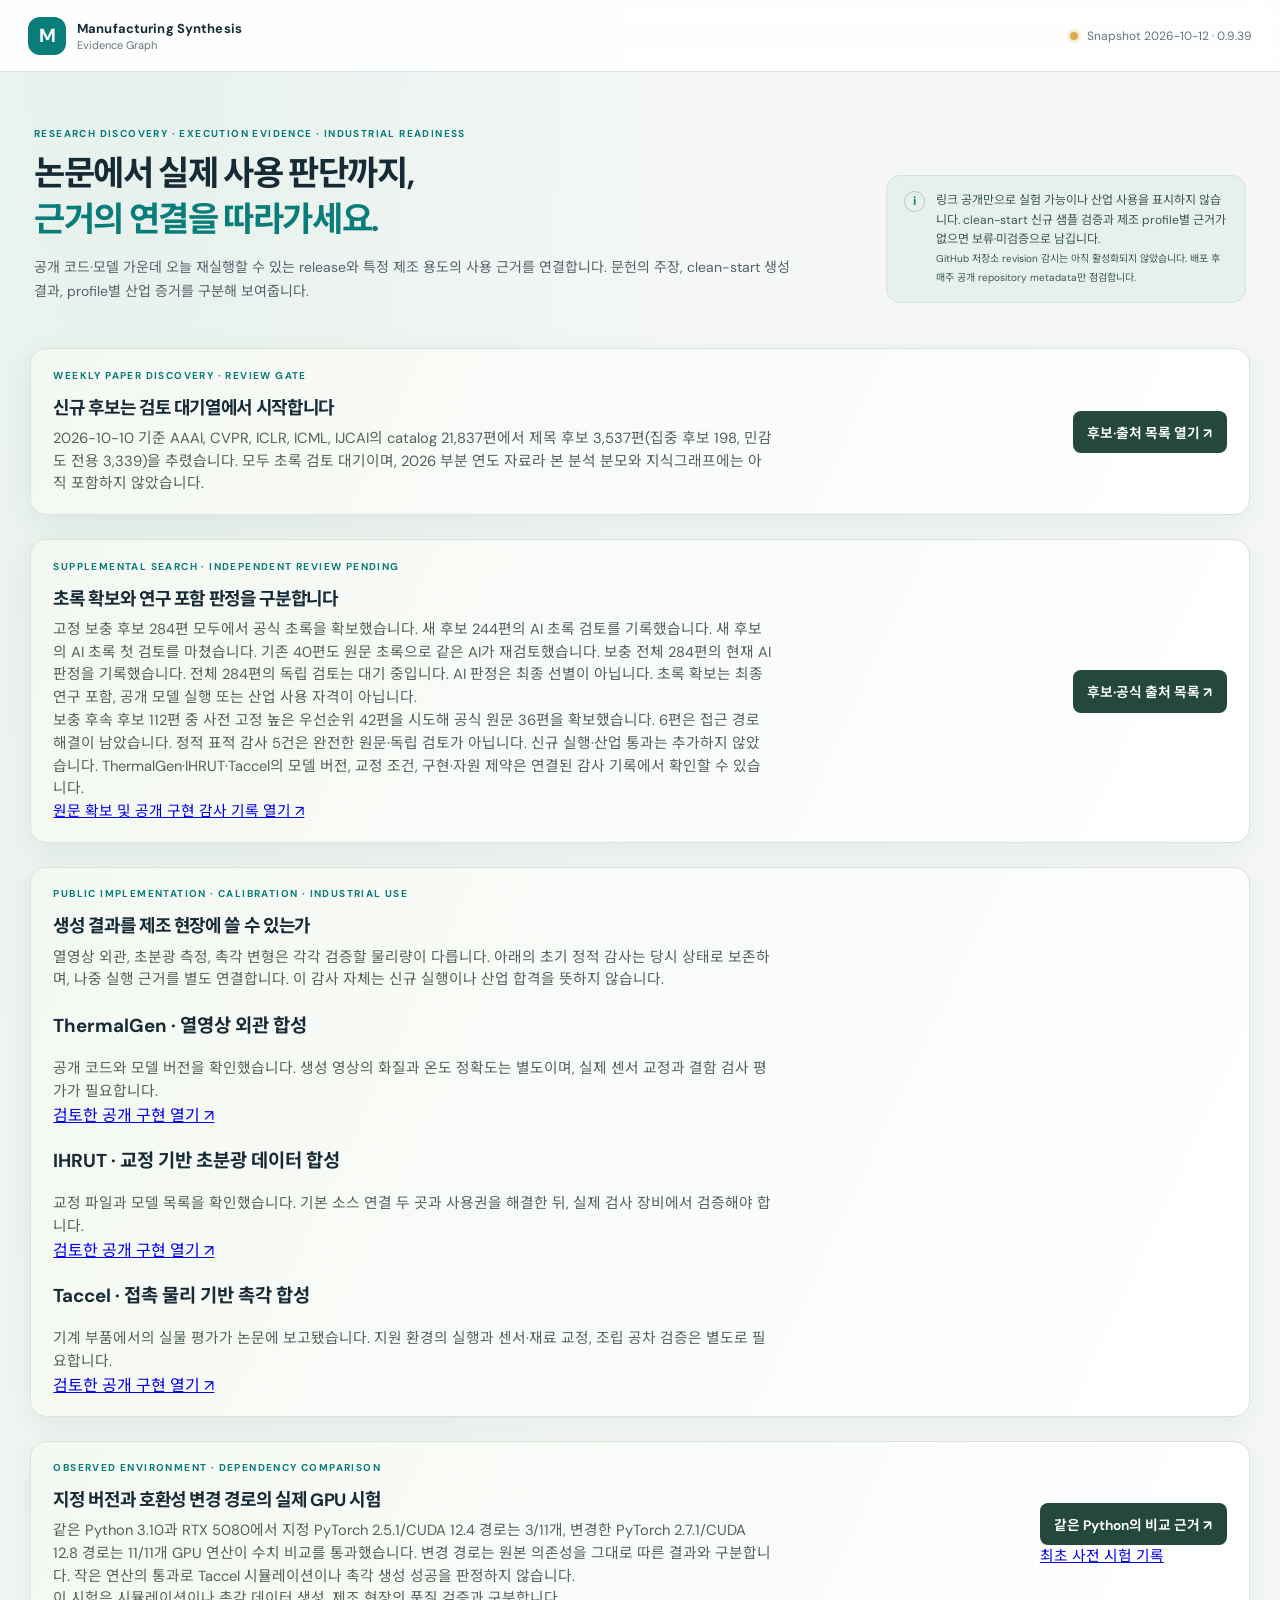
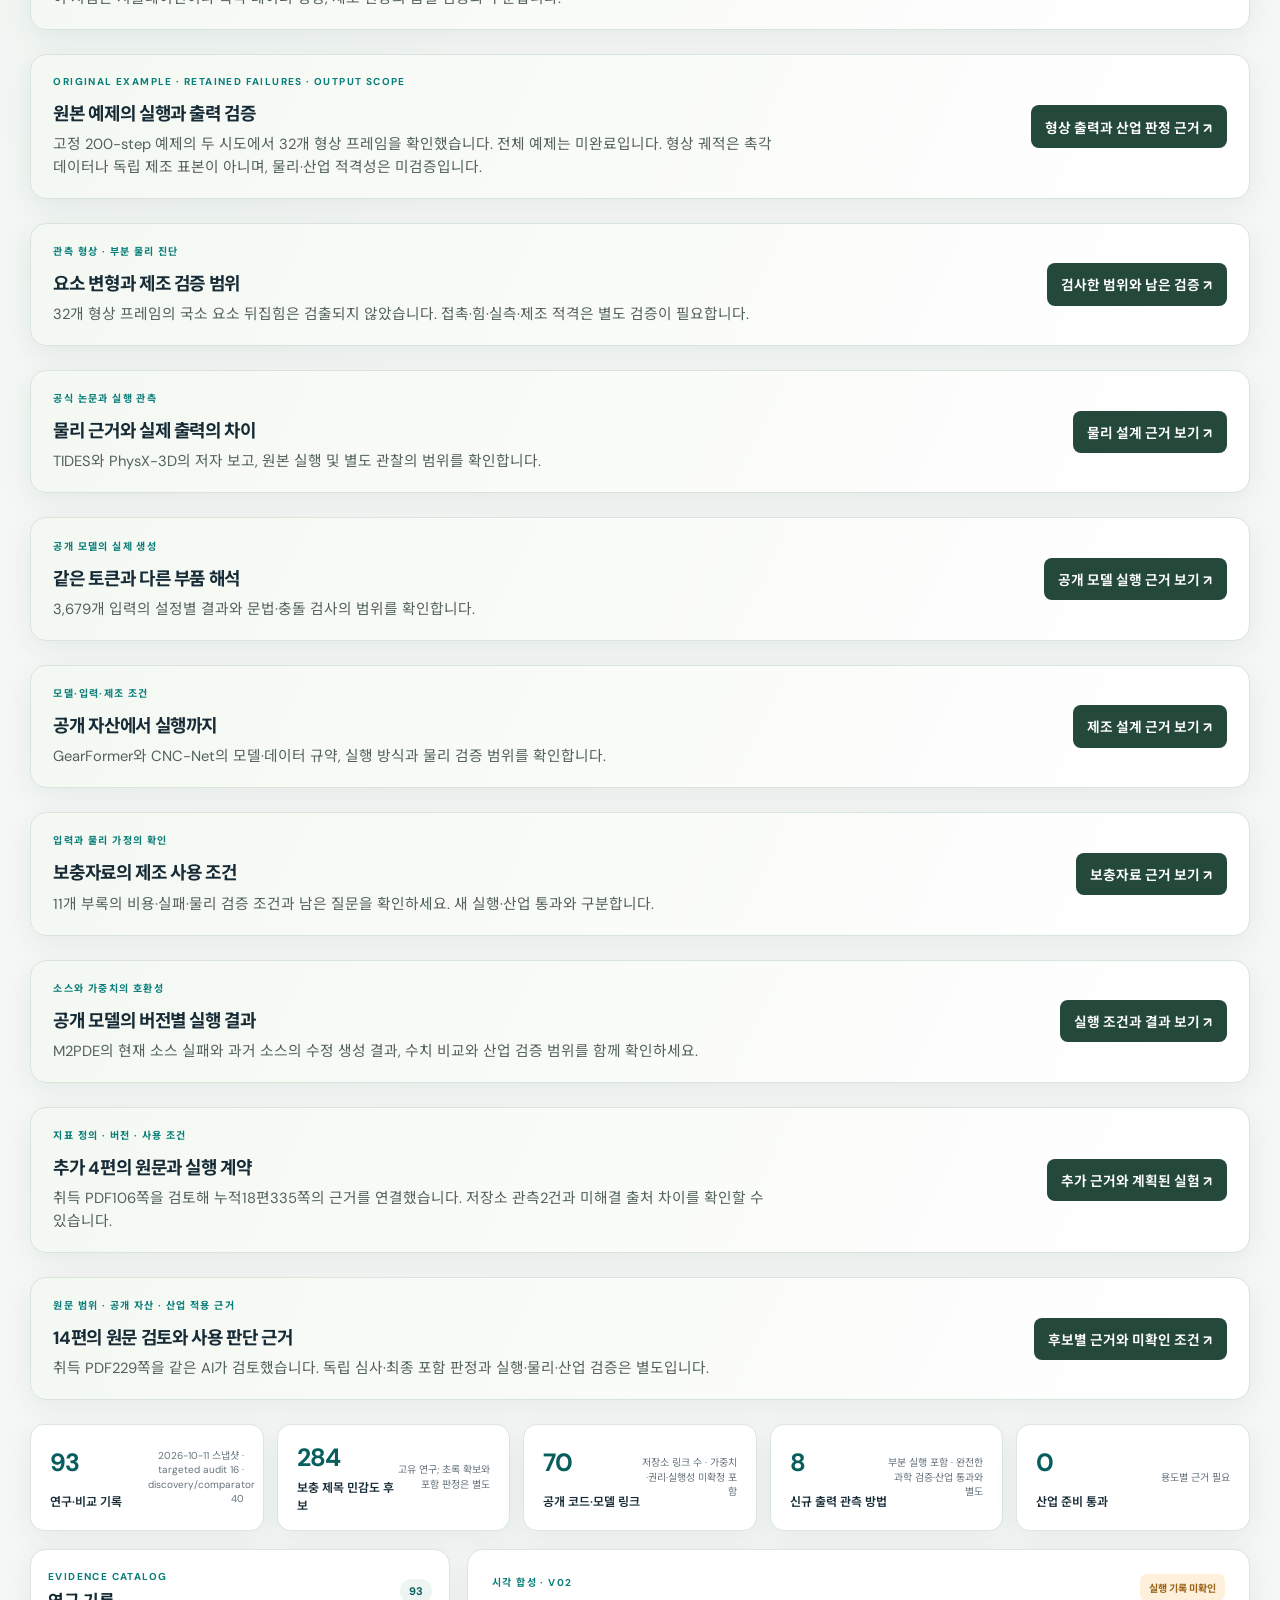
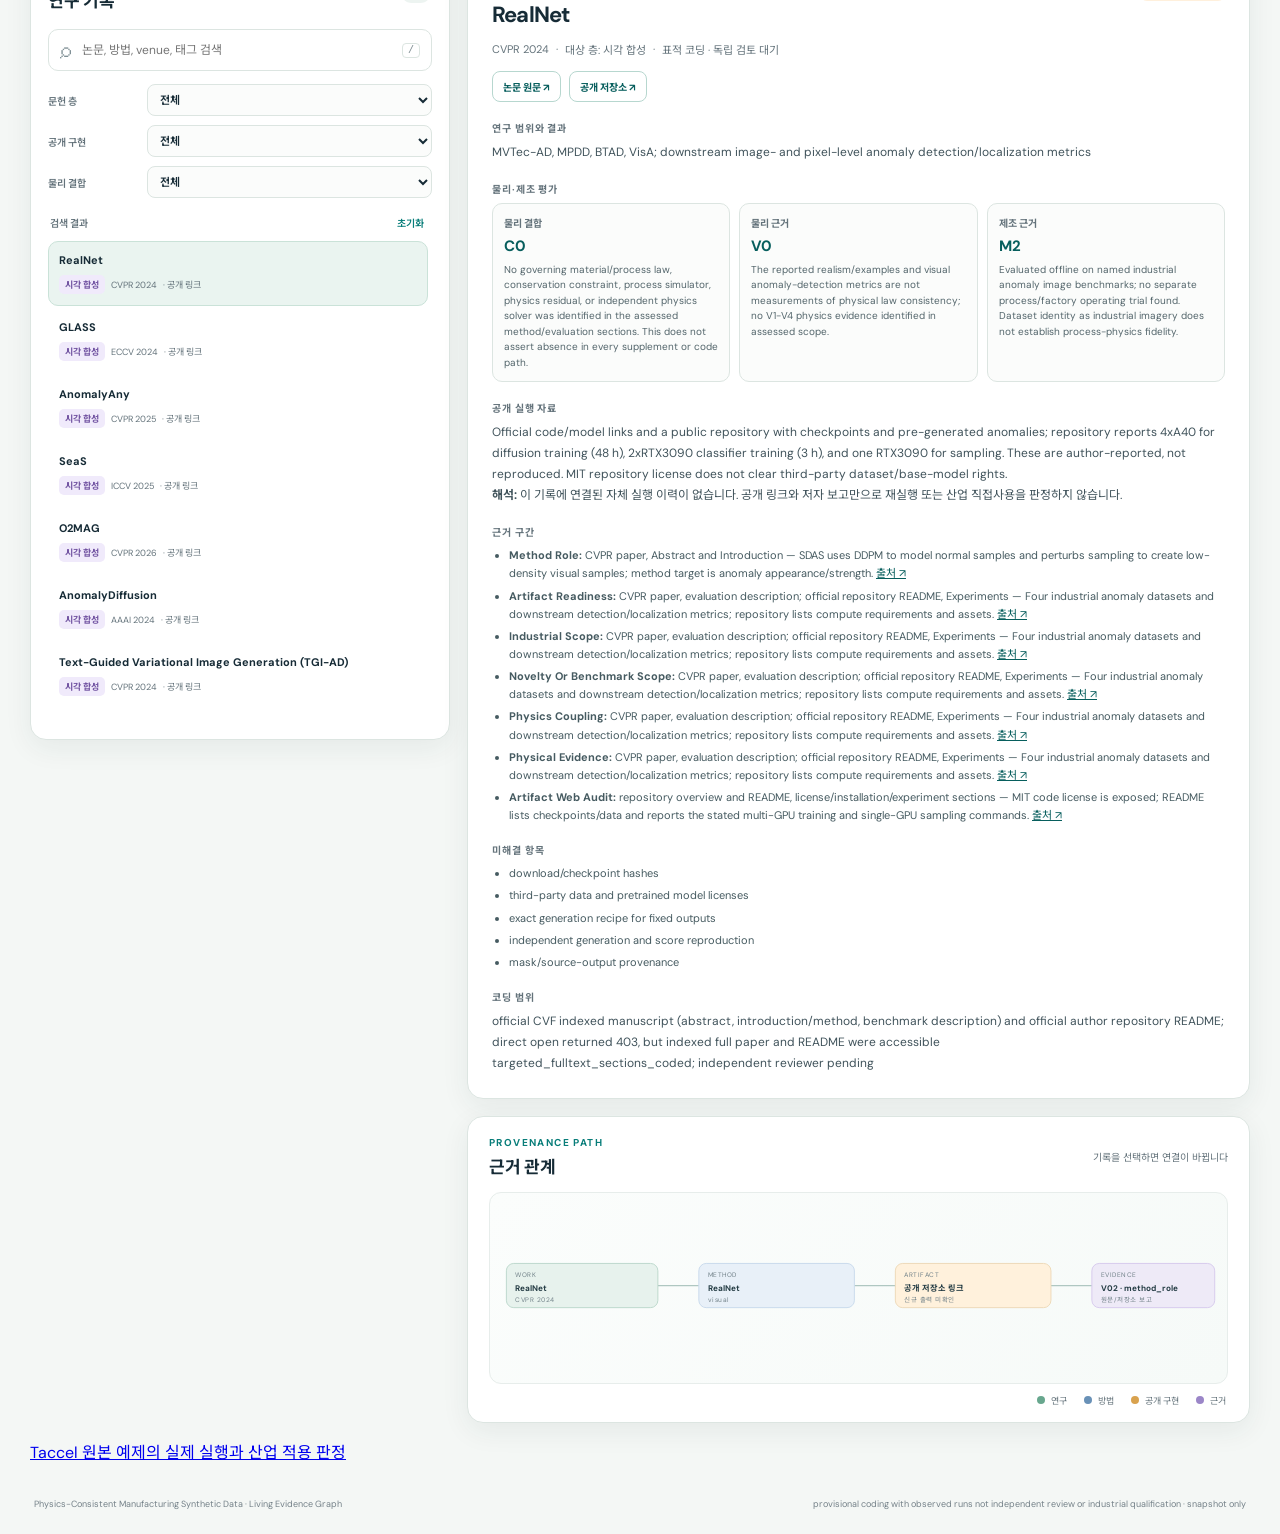
==== service/index.html @ dedcd26f "Publish preliminary manufacturing release-to-use evidence service" ====
<!doctype html>
<html lang="ko">
<head>
  <meta charset="utf-8">
  <meta name="viewport" content="width=device-width, initial-scale=1">
  <meta name="description" content="공개 제조 합성데이터 생성 연구의 근거, 실행성, 물리 검증과 산업 적용 상태를 추적하는 living knowledge graph.">
  <title>Manufacturing Synthesis Evidence Graph</title>
  <link rel="stylesheet" href="styles.css">
</head>
<body>
  <header class="topbar">
    <a class="brand" href="#top" aria-label="홈">
      <span class="brand-mark">M</span>
      <span><strong>Manufacturing Synthesis</strong><small>Evidence Graph</small></span>
    </a>
    <div class="top-meta"><span class="live-dot"></span><span id="snapshot-label">Loading current snapshot…</span></div>
  </header>
  <main id="top">
    <section class="hero">
      <div class="hero-copy">
        <p class="eyebrow">RESEARCH DISCOVERY · EXECUTION EVIDENCE · INDUSTRIAL READINESS</p>
        <h1>논문에서 실제 사용 판단까지,<br><em>근거의 연결을 따라가세요.</em></h1>
        <p class="lede">공개 코드·모델 가운데 오늘 재실행할 수 있는 release와 특정 제조 용도의 사용 근거를 연결합니다. 문헌의 주장, clean-start 생성 결과, profile별 산업 증거를 구분해 보여줍니다.</p>
      </div>
      <div class="hero-note"><span class="note-icon">i</span><span>링크 공개만으로 실험 가능이나 산업 사용을 표시하지 않습니다. clean-start 신규 샘플 검증과 제조 profile별 근거가 없으면 보류·미검증으로 남깁니다.<br><small id="revision-watch-status">GitHub repository revision watch: not started.</small></span></div>
    </section>

    <section class="candidate-feed panel" aria-label="신규 후보 논문 검토 대기열">
      <div><p class="eyebrow">WEEKLY PAPER DISCOVERY · REVIEW GATE</p><h2>신규 후보는 검토 대기열에서 시작합니다</h2>
        <p id="discovery-status">2026 부분 연도 공식 proceedings 후보를 불러오는 중입니다…</p>
      </div>
      <a id="discovery-download" class="button-link" href="data/discovery_queue_2026_partial.json">후보·출처 목록 열기 ↗</a>
    </section>

    <section class="candidate-feed panel" aria-label="보충 검색 후보의 초록 확보와 검토 상태">
      <div><p class="eyebrow">SUPPLEMENTAL SEARCH · INDEPENDENT REVIEW PENDING</p><h2>초록 확보와 연구 포함 판정을 구분합니다</h2>
        <p id="sensitivity-recovery-status">보충 검색 후보의 공식 초록 확보 상태를 불러오는 중입니다…</p>
<p id="sensitivity-fulltext-status">보충 원문 확보 기록을 불러오는 중입니다.</p>
<p><a href="data/supplemental_fulltext_evidence.json">원문 확보 및 공개 구현 감사 기록 열기 ↗</a></p>
      </div>
      <a class="button-link" href="data/supplemental_abstract_evidence.json">후보·공식 출처 목록 ↗</a>
    </section>

    <section class="candidate-feed panel" aria-label="센서 데이터 생성의 제조 적용 조건">
      <div><p class="eyebrow">PUBLIC IMPLEMENTATION · CALIBRATION · INDUSTRIAL USE</p><h2>생성 결과를 제조 현장에 쓸 수 있는가</h2>
        <p>열영상 외관, 초분광 측정, 촉각 변형은 각각 검증할 물리량이 다릅니다. 아래의 초기 정적 감사는 당시 상태로 보존하며, 나중 실행 근거를 별도 연결합니다. 이 감사 자체는 신규 실행이나 산업 합격을 뜻하지 않습니다.</p>
        <div id="sensor-audit-list">후보별 적용 조건을 불러오는 중입니다.</div>
      </div>
    </section>

    <section class="candidate-feed panel" aria-label="Taccel 실행 환경의 실제 시험 결과">
      <div><p class="eyebrow">OBSERVED ENVIRONMENT · DEPENDENCY COMPARISON</p><h2>지정 버전과 호환성 변경 경로의 실제 GPU 시험</h2>
        <p id="taccel-runtime-status">Taccel의 실행 환경 사전 시험 결과를 불러오는 중입니다.</p>
        <p>이 시험은 시뮬레이션이나 촉각 데이터 생성, 제조 현장의 품질 검증과 구분합니다.</p>
      </div>
      <div><a class="button-link" href="data/taccel_dependency_pair.json">같은 Python의 비교 근거 ↗</a>
        <p><a href="data/taccel_runtime_evidence.json">최초 사전 시험 기록</a></p></div>
    </section>

    <section class="candidate-feed panel" aria-label="원본 Taccel 예제의 후속 실행">
      <div><p class="eyebrow">ORIGINAL EXAMPLE · RETAINED FAILURES · OUTPUT SCOPE</p><h2>원본 예제의 실행과 출력 검증</h2><p id="peg-summary">실제 예제의 후속 관측을 불러오는 중입니다.</p></div>
      <a class="button-link" href="taccel_peg.html">형상 출력과 산업 판정 근거 ↗</a>
    </section>
    <section class="candidate-feed panel" aria-label="저장 형상의 요소 변형 검사">
      <div><p class="eyebrow">관측 형상 · 부분 물리 진단</p><h2>요소 변형과 제조 검증 범위</h2><p>32개 형상 프레임의 국소 요소 뒤집힘은 검출되지 않았습니다. 접촉·힘·실측·제조 적격은 별도 검증이 필요합니다.</p></div>
      <a class="button-link" href="taccel_saved_geometry.html">검사한 범위와 남은 검증 ↗</a>
    </section>
    <section class="candidate-feed panel" aria-label="물리 설계와 모델 실행"><div><p class="eyebrow">공식 논문과 실행 관측</p><h2>물리 근거와 실제 출력의 차이</h2><p>TIDES와 PhysX-3D의 저자 보고, 원본 실행 및 별도 관찰의 범위를 확인합니다.</p></div><a class="button-link" href="physical_design_evidence.html">물리 설계 근거 보기 ↗</a></section>
    <section class="candidate-feed panel" aria-label="GearFormer 실행 결과"><div><p class="eyebrow">공개 모델의 실제 생성</p><h2>같은 토큰과 다른 부품 해석</h2><p>3,679개 입력의 설정별 결과와 문법·충돌 검사의 범위를 확인합니다.</p></div><a class="button-link" href="gearformer_execution.html">공개 모델 실행 근거 보기 ↗</a></section>
<section class="candidate-feed panel" aria-label="제조 설계 실행 조건"><div><p class="eyebrow">모델·입력·제조 조건</p><h2>공개 자산에서 실행까지</h2><p>GearFormer와 CNC-Net의 모델·데이터 규약, 실행 방식과 물리 검증 범위를 확인합니다.</p></div><a class="button-link" href="manufacturing_design_readings.html">제조 설계 근거 보기 ↗</a></section>
<section class="candidate-feed panel" aria-label="보충자료 근거"><div><p class="eyebrow">입력과 물리 가정의 확인</p><h2>보충자료의 제조 사용 조건</h2><p>11개 부록의 비용·실패·물리 검증 조건과 남은 질문을 확인하세요. 새 실행·산업 통과와 구분합니다.</p></div><a class="button-link" href="supplement_readings.html">보충자료 근거 보기 ↗</a></section>
<section class="candidate-feed panel" aria-label="버전별 실제 실행"><div><p class="eyebrow">소스와 가중치의 호환성</p><h2>공개 모델의 버전별 실행 결과</h2><p>M2PDE의 현재 소스 실패와 과거 소스의 수정 생성 결과, 수치 비교와 산업 검증 범위를 함께 확인하세요.</p></div><a class="button-link" href="m2pde_execution.html">실행 조건과 결과 보기 ↗</a></section>
    <section class="candidate-feed panel" aria-label="경계 비교 논문 추가 검토"><div><p class="eyebrow">지표 정의 · 버전 · 사용 조건</p><h2>추가 4편의 원문과 실행 계약</h2><p>취득 PDF106쪽을 검토해 누적18편335쪽의 근거를 연결했습니다. 저장소 관측2건과 미해결 출처 차이를 확인할 수 있습니다.</p></div><a class="button-link" href="boundary_readings.html">추가 근거와 계획된 실험 ↗</a></section>
    <section class="candidate-feed panel" aria-label="고정 우선 후보 원문 검토"><div><p class="eyebrow">원문 범위 · 공개 자산 · 산업 적용 근거</p><h2>14편의 원문 검토와 사용 판단 근거</h2><p>취득 PDF229쪽을 같은 AI가 검토했습니다. 독립 심사·최종 포함 판정과 실행·물리·산업 검증은 별도입니다.</p></div><a class="button-link" href="main_candidate_readings.html">후보별 근거와 미확인 조건 ↗</a></section>
    <section class="metrics" aria-label="현재 데이터 현황">
      <article class="metric"><span class="metric-value" id="metric-records">—</span><span class="metric-label">연구·비교 기록</span><small>2026-10-11 스냅샷 · targeted audit 16 · discovery/comparator 40</small></article>
      <article class="metric"><span class="metric-value" id="metric-sensitivity">—</span><span class="metric-label">보충 제목 민감도 후보</span><small>고유 연구; 초록 확보와 포함 판정은 별도</small></article>
      <article class="metric"><span class="metric-value" id="metric-artifacts">—</span><span class="metric-label">공개 코드·모델 링크</span><small>저장소 링크 수 · 가중치·권리·실행성 미확정 포함</small></article>
      <article class="metric"><span class="metric-value" id="metric-runs">—</span><span class="metric-label">신규 출력 관측 방법</span><small>부분 실행 포함 · 완전한 과학 검증·산업 통과와 별도</small></article>
      <article class="metric"><span class="metric-value" id="metric-industrial">—</span><span class="metric-label">산업 준비 통과</span><small>용도별 근거 필요</small></article>
    </section>

    <section class="workspace">
      <aside class="browse-panel panel">
        <div class="panel-heading"><div><p class="eyebrow">EVIDENCE CATALOG</p><h2>연구 기록</h2></div><span id="result-count" class="count-pill">—</span></div>
        <label class="search-box"><span aria-hidden="true">⌕</span><input id="search" type="search" placeholder="논문, 방법, venue, 태그 검색" autocomplete="off"><kbd>/</kbd></label>
        <div class="filters">
          <label>문헌 층<select id="stratum"><option value="">전체</option><option value="visual">시각 합성</option><option value="physics">물리·물리장 생성</option><option value="boundary">리뷰·플랫폼 비교</option><option value="priority_fulltext_targeted_audit">우선후보 전문표적감사</option><option value="discovery">제조 전이 비교군</option><option value="direct_manufacturing_transfer">제조 직접 전이·산업 실증 비교</option><option value="manufacturing_dataset">제조 데이터셋 비교군</option><option value="manufacturing_generator">제조 CAD 생성 비교군</option><option value="manufacturing_simulation">제조 공정 시뮬레이터</option><option value="engineering_sim2real_comparator">공학·sim-to-real 선행 비교</option><option value="prior_art">선행 서베이</option><option value="industrial_systems">산업 시스템·기반모델</option></select></label>
          <label>공개 구현<select id="artifact"><option value="">전체</option><option value="yes">링크 확인</option><option value="no">확인 안 됨</option></select></label>
          <label>물리 결합<select id="physics"><option value="">전체</option><option value="C0">C0 · 미식별</option><option value="C1">C1 · 생성 데이터</option><option value="C2">C2 · 구조 제약</option><option value="C3">C3 · 물리 손실</option><option value="C4">C4 · 추론 제약</option><option value="C5">C5 · 사후 검사</option></select></label>
        </div>
        <div class="list-tools"><span>검색 결과</span><button id="clear-filters" class="text-button" type="button">초기화</button></div>
        <div id="record-list" class="record-list" role="listbox" aria-label="연구 기록 목록"></div>
      </aside>

      <section class="detail-column">
        <article class="panel detail-panel" id="record-detail" aria-live="polite">
          <div class="loading">지식그래프를 불러오는 중입니다…</div>
        </article>
        <article class="panel graph-panel">
          <div class="panel-heading graph-heading"><div><p class="eyebrow">PROVENANCE PATH</p><h2>근거 관계</h2></div><span class="mini-caption">기록을 선택하면 연결이 바뀝니다</span></div>
          <div id="graph-view" class="graph-view" aria-label="선택된 연구 기록의 근거 관계"></div>
          <div class="legend"><span><i class="legend-dot paper"></i>연구</span><span><i class="legend-dot method"></i>방법</span><span><i class="legend-dot artifact"></i>공개 구현</span><span><i class="legend-dot evidence"></i>근거</span></div>
        </article>
      </section>
    </section>
    <p><a href="taccel_peg.html">Taccel 원본 예제의 실제 실행과 산업 적용 판정</a></p>
    <footer><span>Physics-Consistent Manufacturing Synthetic Data · Living Evidence Graph</span><span id="footer-status">Static evidence snapshot · repository revision watch is metadata-only</span></footer>
  </main>
  <script src="data/knowledge_graph.js?v=0.9.39"></script>
  <script src="execution_evidence.js"></script>
  <script src="app.js?v=0.9.39" defer></script>
<script src="taccel_runtime.js?v=1.1" defer></script>
</body>
</html>
---- service/styles.css ----
@import url('https://fonts.googleapis.com/css2?family=DM+Sans:wght@400;500;600;700&family=Noto+Sans+KR:wght@400;500;600;700&display=swap');
:root{--ink:#162b36;--muted:#64737b;--teal:#087d79;--teal-dark:#075e5d;--blue:#3b6c9a;--amber:#bd781e;--paper:#f4f7f5;--white:#fff;--line:#dce5e1;--shadow:0 8px 28px rgba(24,52,59,.07);font-family:'DM Sans','Noto Sans KR',system-ui,sans-serif;color:var(--ink);background:var(--paper)}
*{box-sizing:border-box}body{margin:0;background:radial-gradient(ellipse at 10% 0%,#e7f1ec 0,transparent 34rem),var(--paper)}.topbar{height:72px;padding:0 max(28px,calc((100vw - 1440px)/2));display:flex;align-items:center;justify-content:space-between;background:rgba(255,255,255,.88);border-bottom:1px solid var(--line);position:sticky;top:0;z-index:5;backdrop-filter:blur(14px)}.brand{display:flex;align-items:center;gap:11px;color:var(--ink);text-decoration:none}.brand-mark{display:grid;place-items:center;width:38px;height:38px;border-radius:12px;background:var(--teal);color:white;font-weight:700;font-size:19px}.brand strong,.brand small{display:block}.brand strong{font-size:13px;letter-spacing:.01em}.brand small{font-size:11px;color:var(--muted);margin-top:1px}.top-meta{display:flex;align-items:center;gap:9px;color:var(--muted);font-size:12px}.live-dot{width:8px;height:8px;border-radius:50%;background:#deaa50;box-shadow:0 0 0 3px #f8edda}main{max-width:1440px;margin:auto;padding:0 30px}.hero{display:flex;justify-content:space-between;align-items:flex-end;gap:40px;padding:55px 4px 25px}.eyebrow{font-size:10px;letter-spacing:.14em;font-weight:700;color:var(--teal);margin:0 0 11px}.hero h1{font-size:34px;line-height:1.35;letter-spacing:-.04em;margin:0 0 13px}.hero h1 em{font-style:normal;color:var(--teal)}.lede{max-width:760px;color:#52636b;line-height:1.7;margin:0;font-size:14px}.hero-note{max-width:360px;min-width:275px;background:#e6f1ed;border:1px solid #d3e5dd;color:#3a5654;border-radius:14px;padding:15px 17px;display:flex;gap:11px;line-height:1.6;font-size:12px}.note-icon{flex:none;display:grid;place-items:center;border:1px solid #aacdc2;color:var(--teal);width:21px;height:21px;border-radius:50%;font-weight:700}.metrics{display:grid;grid-template-columns:repeat(5,1fr);gap:13px;margin:0 0 18px}.metric{background:var(--white);border:1px solid var(--line);border-radius:14px;padding:16px 19px;box-shadow:var(--shadow);display:grid;grid-template-columns:1fr auto;align-items:center}.metric-value{font-size:25px;font-weight:700;color:var(--teal-dark);letter-spacing:-.04em}.metric-label{grid-column:1;grid-row:2;font-size:12px;font-weight:600;margin-top:4px}.metric small{grid-column:2;grid-row:1/3;color:var(--muted);font-size:10px;text-align:right;max-width:96px;line-height:1.45}.workspace{display:grid;grid-template-columns:minmax(340px,420px) minmax(0,1fr);gap:17px;align-items:start}.panel{background:white;border:1px solid var(--line);border-radius:16px;box-shadow:var(--shadow)}.browse-panel{padding:20px 17px;min-height:740px}.panel-heading{display:flex;align-items:center;justify-content:space-between}.panel-heading h2{font-size:17px;letter-spacing:-.02em;margin:0}.panel-heading .eyebrow{margin-bottom:4px}.count-pill{background:#edf4f1;color:var(--teal-dark);padding:5px 9px;border-radius:20px;font-weight:700;font-size:11px}.search-box{height:42px;border:1px solid var(--line);border-radius:10px;display:flex;align-items:center;gap:9px;margin:17px 0 13px;padding:0 11px;color:#809096}.search-box span{font-size:22px;line-height:1}.search-box input{border:0;outline:0;min-width:0;flex:1;font:inherit;font-size:12px;color:var(--ink)}.search-box kbd{border:1px solid var(--line);border-radius:4px;padding:1px 5px;color:#7a888e;font-size:10px}.filters{display:grid;gap:9px}.filters label{font-size:10px;font-weight:600;color:var(--muted);display:grid;grid-template-columns:92px 1fr;align-items:center;gap:7px}.filters select{height:32px;min-width:0;border:1px solid var(--line);background:#fbfcfb;border-radius:8px;padding:0 8px;color:var(--ink);font:inherit;font-size:11px}.list-tools{display:flex;justify-content:space-between;align-items:center;margin:16px 2px 8px;font-size:10px;color:var(--muted);font-weight:600}.text-button{border:0;background:none;color:var(--teal);font:inherit;font-size:10px;cursor:pointer}.record-list{max-height:480px;overflow:auto;padding-right:4px}.record-card{display:block;width:100%;text-align:left;border:1px solid transparent;background:transparent;border-radius:10px;padding:11px 10px;margin:2px 0;cursor:pointer;color:var(--ink);font:inherit}.record-card:hover{background:#f6faf8}.record-card.active{background:#eaf4f0;border-color:#cae2d8}.record-card-title{font-size:11px;font-weight:700;line-height:1.45;display:block}.record-card-meta{display:flex;align-items:center;gap:6px;margin-top:6px;color:var(--muted);font-size:9px}.pill{display:inline-flex;align-items:center;padding:3px 6px;border-radius:5px;font-size:9px;font-weight:700;letter-spacing:.01em}.pill.visual{background:#f0eafb;color:#7254a2}.pill.physics{background:#e5f2ef;color:#147069}.pill.boundary{background:#fff2df;color:#a36510}.pill.prior_art,.pill.prior_art_industrial_system,.pill.prior_art_industrial_model_platform{background:#e8edf1;color:#455966}.empty{padding:28px 12px;color:var(--muted);text-align:center;font-size:12px}.detail-column{display:grid;gap:17px}.detail-panel{min-height:420px;padding:24px}.detail-top{display:flex;justify-content:space-between;gap:20px;align-items:flex-start}.detail-title{font-size:22px;line-height:1.38;letter-spacing:-.035em;margin:0 0 10px;max-width:850px}.detail-meta{display:flex;flex-wrap:wrap;gap:7px;align-items:center;color:var(--muted);font-size:11px}.status-chip{display:inline-flex;padding:6px 9px;border-radius:7px;background:#fff0dc;color:#986216;font-size:10px;font-weight:700;white-space:nowrap}.detail-links{display:flex;gap:8px;margin:14px 0 18px}.detail-links a{border:1px solid #b7d7cf;border-radius:8px;padding:7px 10px;color:var(--teal-dark);text-decoration:none;font-size:10px;font-weight:700}.detail-links a:hover{background:#eef7f3}.section-label{font-size:10px;letter-spacing:.09em;color:var(--muted);font-weight:700;margin:18px 0 7px}.detail-summary{font-size:12px;line-height:1.75;color:#40535b;margin:0}.coding-grid{display:grid;grid-template-columns:repeat(3,1fr);gap:9px}.coding-card{border:1px solid var(--line);border-radius:10px;padding:11px;background:#fbfcfb}.coding-card b{display:block;font-size:10px;color:var(--muted);margin-bottom:5px}.coding-card strong{font-size:15px;color:var(--teal-dark)}.coding-card p{font-size:10px;line-height:1.55;margin:6px 0 0;color:#53656b}.evidence-list,.unresolved-list{margin:0;padding-left:17px;color:#465b61;font-size:11px;line-height:1.65}.evidence-list li,.unresolved-list li{margin:4px 0}.evidence-list a{color:var(--teal-dark);word-break:break-word}.graph-panel{padding:19px 21px 15px}.graph-heading{margin-bottom:14px}.mini-caption{font-size:10px;color:var(--muted)}.graph-view{min-height:168px;border:1px solid #e7edeb;border-radius:12px;background:linear-gradient(135deg,#fbfdfc,#f6faf8);overflow:hidden}.graph-view svg{width:100%;height:190px;display:block}.graph-link{stroke:#afc7c1;stroke-width:1.5}.graph-node rect{stroke-width:1.1;rx:9}.graph-node text{font-family:'DM Sans','Noto Sans KR',sans-serif;fill:#243c44}.graph-node .node-type{font-size:8px;fill:#728289;letter-spacing:.07em}.graph-node .node-label{font-size:10px;font-weight:700}.graph-node.work rect{fill:#e7f2ed;stroke:#b9d6ca}.graph-node.method rect{fill:#e8f0f8;stroke:#c7d9eb}.graph-node.artifact rect{fill:#fff1dc;stroke:#ecd7b5}.graph-node.evidence rect{fill:#eeeaf7;stroke:#d5c8ec}.graph-node.placeholder{opacity:.53}.legend{display:flex;gap:17px;justify-content:flex-end;padding:10px 2px 0;color:var(--muted);font-size:9px}.legend span{display:flex;align-items:center;gap:6px}.legend-dot{height:8px;width:8px;border-radius:50%}.legend-dot.paper{background:#68a78e}.legend-dot.method{background:#6991b7}.legend-dot.artifact{background:#d9a24e}.legend-dot.evidence{background:#9b86c8}footer{display:flex;justify-content:space-between;gap:20px;padding:19px 4px 24px;margin-top:4px;color:#748188;font-size:9px}footer span:last-child{text-align:right}
@media(max-width:1000px){main{padding:0 18px}.hero{align-items:flex-start;flex-direction:column;gap:20px;padding-top:39px}.hero-note{max-width:unset}.workspace{grid-template-columns:1fr}.browse-panel{min-height:auto}.record-list{max-height:420px}.metrics{grid-template-columns:repeat(2,1fr)}}@media(max-width:600px){.topbar{height:62px;padding:0 14px}.top-meta{font-size:10px}.brand strong{font-size:11px}.hero h1{font-size:27px}.lede{font-size:12px}.metrics{gap:8px}.metric{padding:12px}.metric-value{font-size:21px}.metric-label{font-size:10px}.metric small{font-size:9px}.workspace{gap:11px}.detail-panel{padding:18px}.detail-top{display:block}.status-chip{margin-top:8px}.detail-title{font-size:18px}.coding-grid{grid-template-columns:1fr}.graph-panel{padding:15px}.mini-caption{font-size:9px}footer{flex-direction:column}footer span:last-child{text-align:left}}

.pill.discovery{background:#e8f0f8;color:#385d88}
.candidate-feed{margin:1.25rem 0 1.5rem;padding:1.2rem 1.4rem;display:flex;align-items:center;justify-content:space-between;gap:1.2rem;border-color:#d8e5db;background:linear-gradient(115deg,#f4f8f2,#fff)}
.candidate-feed h2{margin:.2rem 0 .45rem;font-size:1.12rem;letter-spacing:-.02em}
.candidate-feed p:not(.eyebrow){margin:0;max-width:72ch;color:#52625a;line-height:1.55;font-size:.92rem}
.button-link{flex:none;display:inline-block;padding:.7rem .9rem;border-radius:8px;background:#24483a;color:white;text-decoration:none;font-size:.86rem;font-weight:650}
.button-link:hover{background:#173729}
@media(max-width:760px){.candidate-feed{align-items:flex-start;flex-direction:column}}
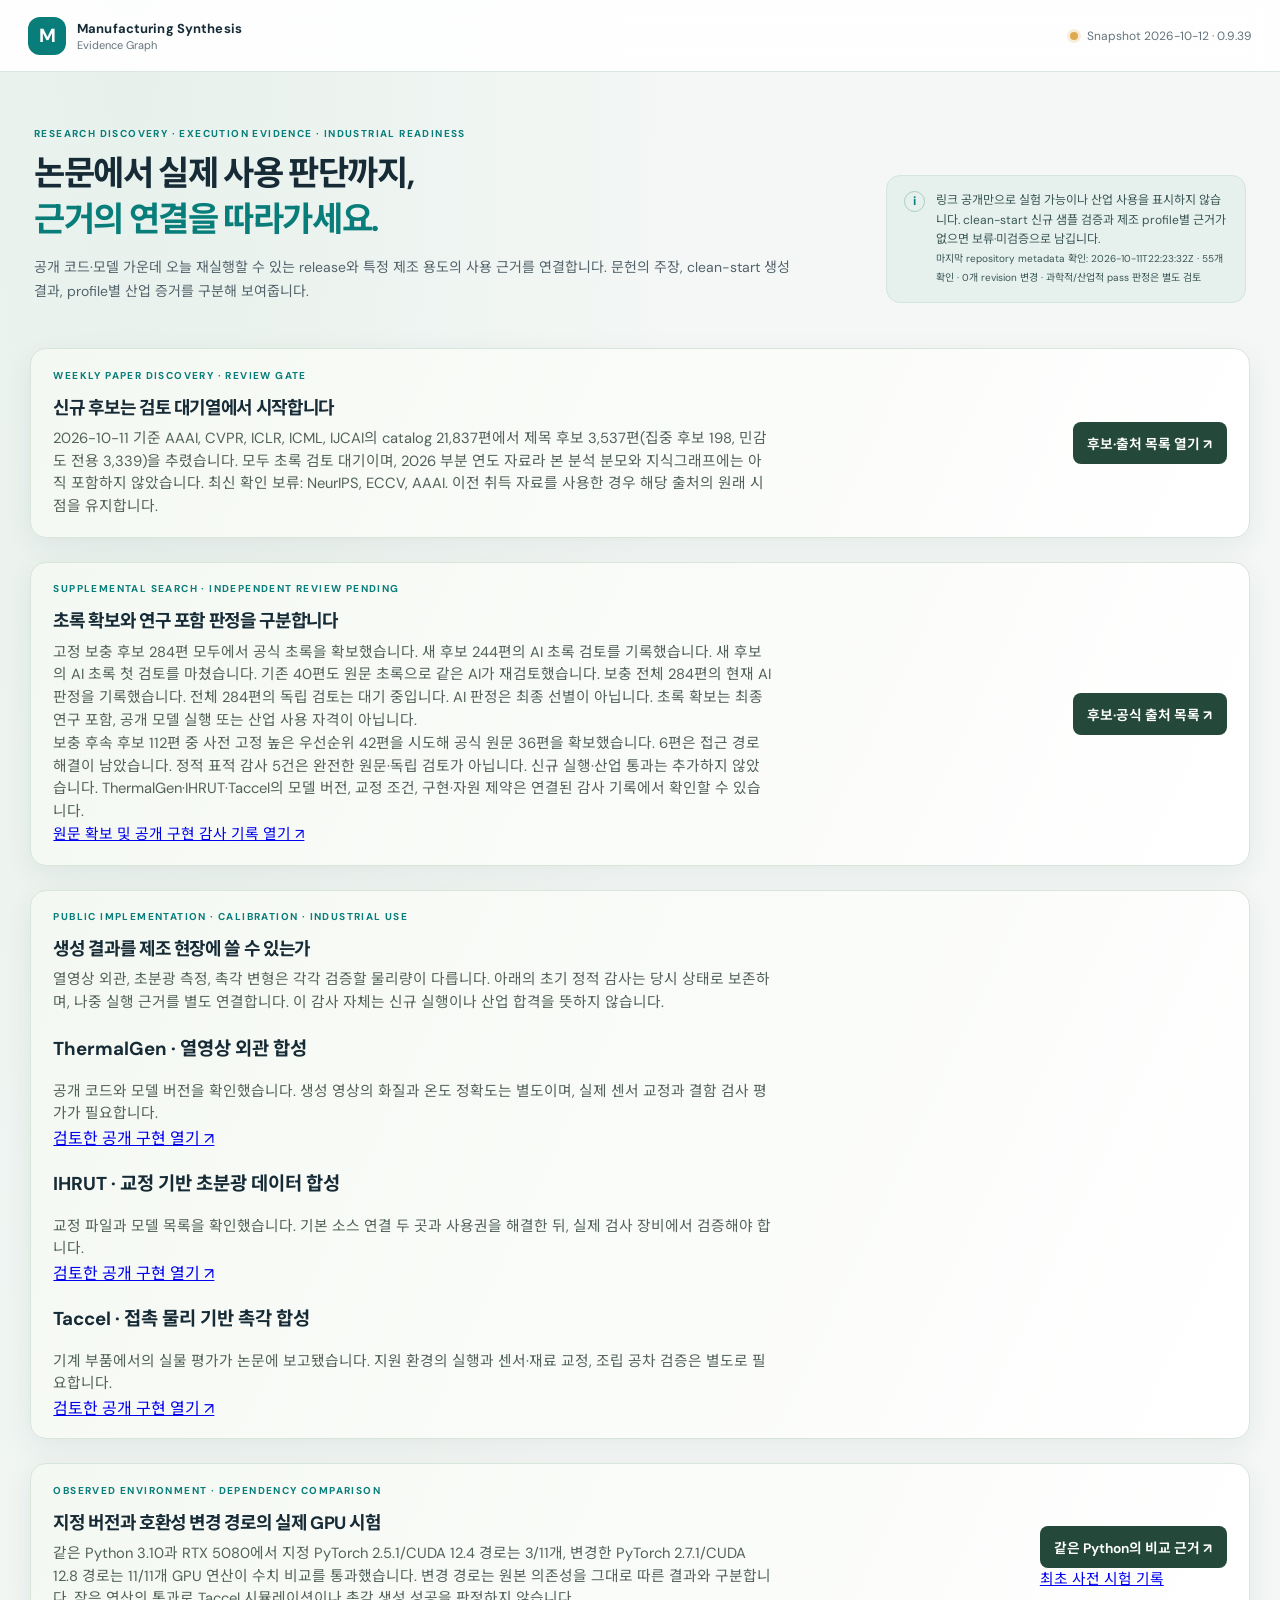
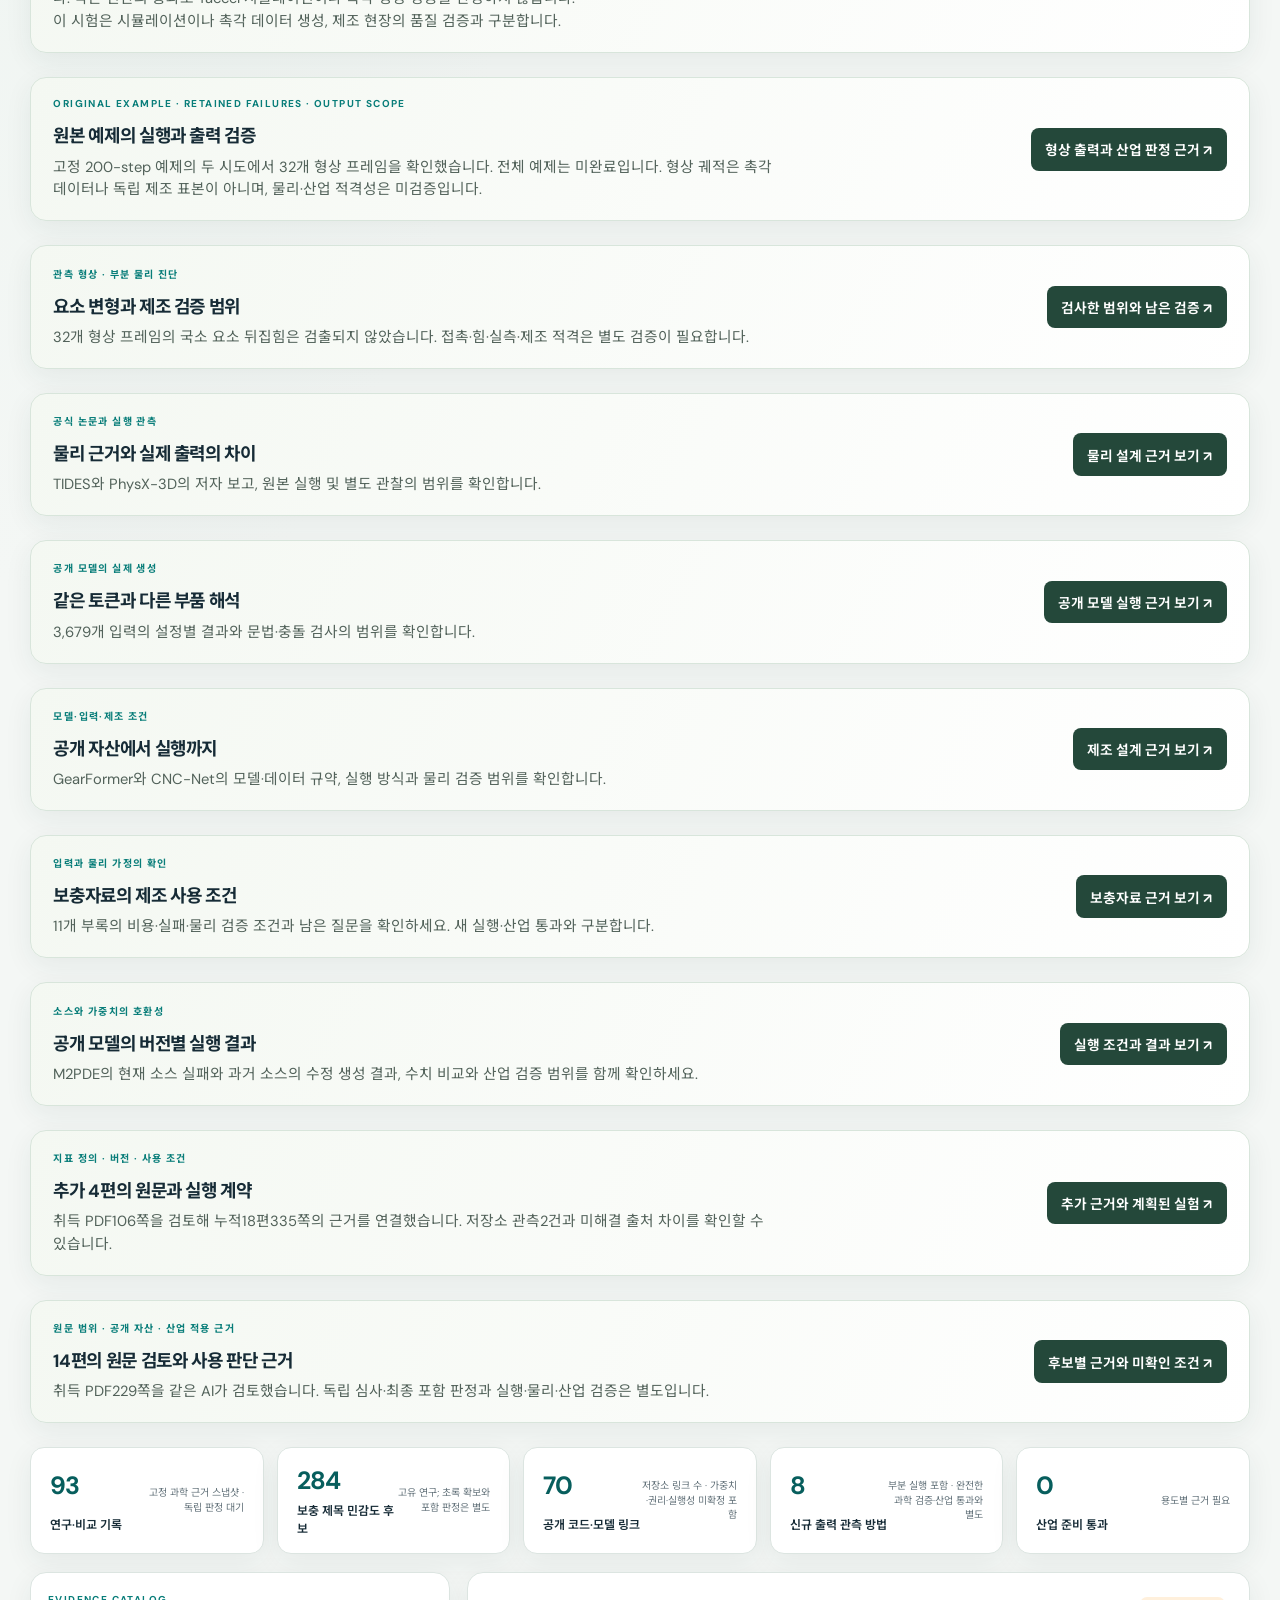
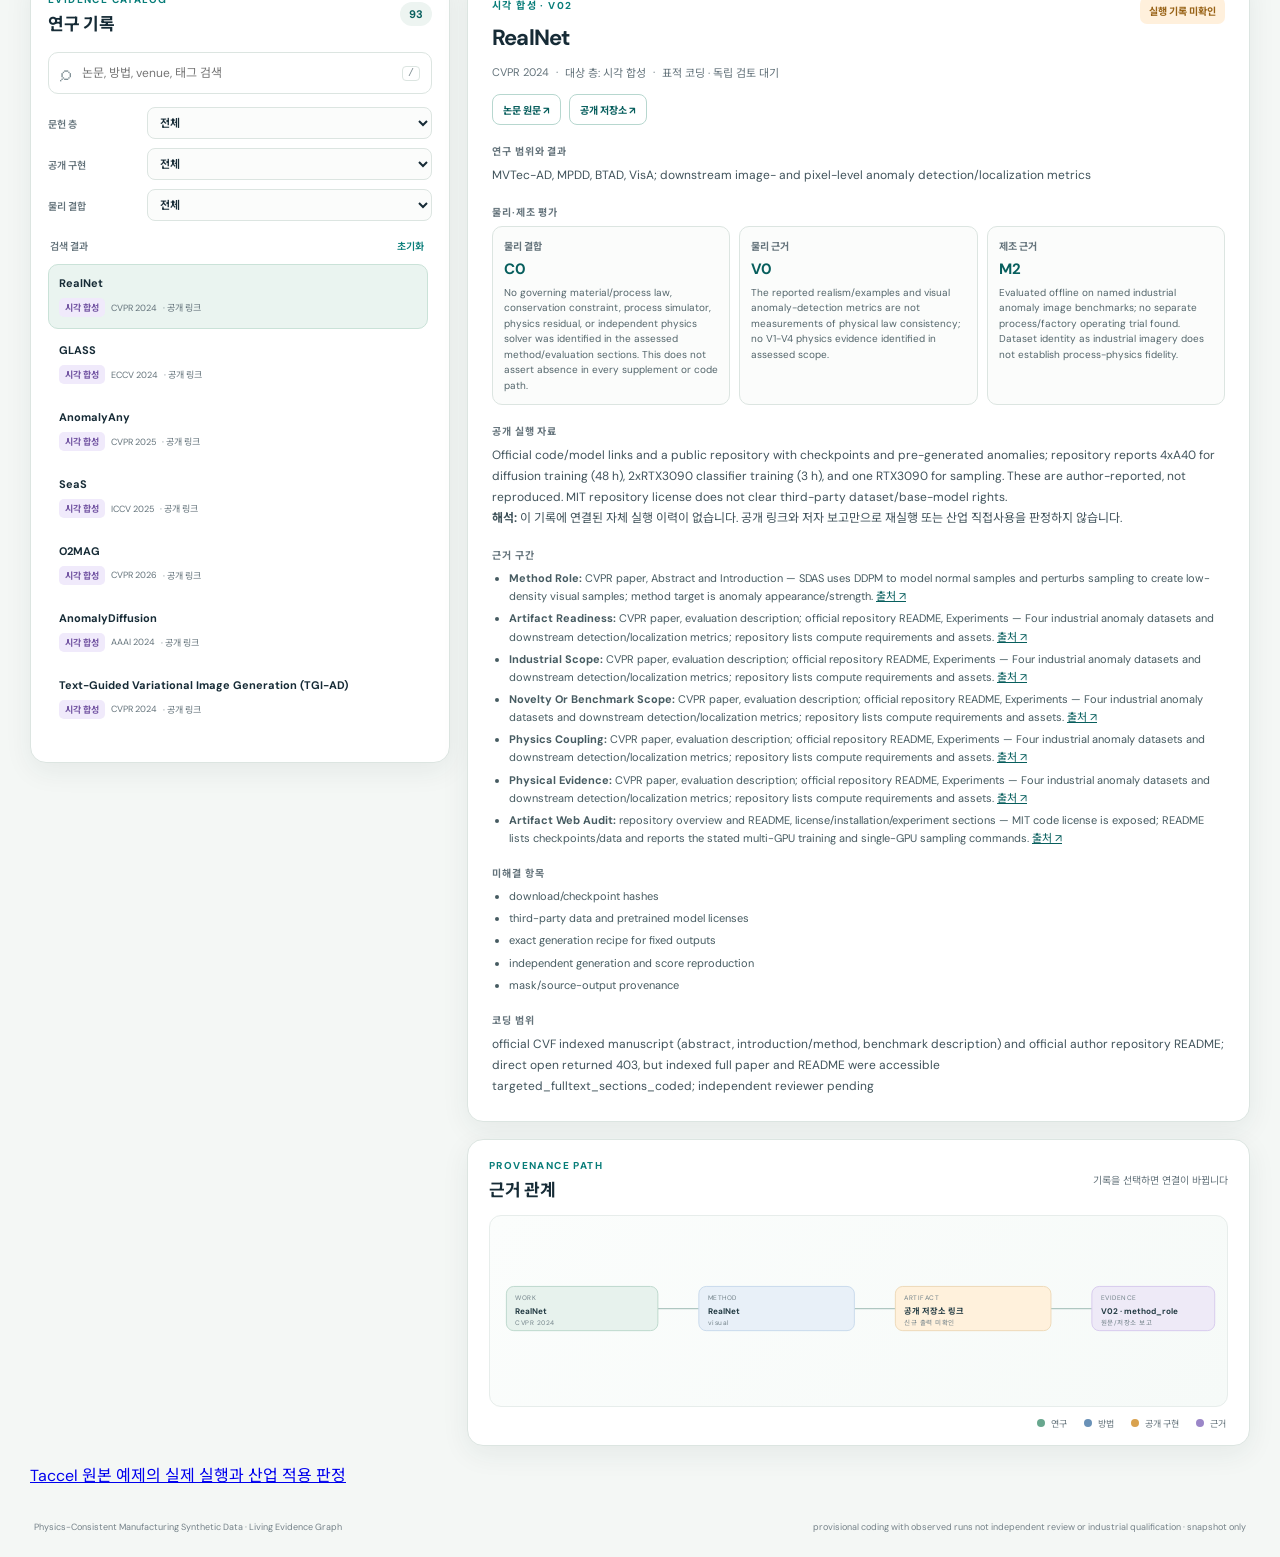
==== commit 3b7591c3: "Show retained-source freshness and metadata checks without readiness promotion" ====
--- a/service/index.html
+++ b/service/index.html
@@ -73,7 +73,7 @@
     <section class="candidate-feed panel" aria-label="경계 비교 논문 추가 검토"><div><p class="eyebrow">지표 정의 · 버전 · 사용 조건</p><h2>추가 4편의 원문과 실행 계약</h2><p>취득 PDF106쪽을 검토해 누적18편335쪽의 근거를 연결했습니다. 저장소 관측2건과 미해결 출처 차이를 확인할 수 있습니다.</p></div><a class="button-link" href="boundary_readings.html">추가 근거와 계획된 실험 ↗</a></section>
     <section class="candidate-feed panel" aria-label="고정 우선 후보 원문 검토"><div><p class="eyebrow">원문 범위 · 공개 자산 · 산업 적용 근거</p><h2>14편의 원문 검토와 사용 판단 근거</h2><p>취득 PDF229쪽을 같은 AI가 검토했습니다. 독립 심사·최종 포함 판정과 실행·물리·산업 검증은 별도입니다.</p></div><a class="button-link" href="main_candidate_readings.html">후보별 근거와 미확인 조건 ↗</a></section>
     <section class="metrics" aria-label="현재 데이터 현황">
-      <article class="metric"><span class="metric-value" id="metric-records">—</span><span class="metric-label">연구·비교 기록</span><small>2026-10-11 스냅샷 · targeted audit 16 · discovery/comparator 40</small></article>
+      <article class="metric"><span class="metric-value" id="metric-records">—</span><span class="metric-label">연구·비교 기록</span><small>고정 과학 근거 스냅샷 · 독립 판정 대기</small></article>
       <article class="metric"><span class="metric-value" id="metric-sensitivity">—</span><span class="metric-label">보충 제목 민감도 후보</span><small>고유 연구; 초록 확보와 포함 판정은 별도</small></article>
       <article class="metric"><span class="metric-value" id="metric-artifacts">—</span><span class="metric-label">공개 코드·모델 링크</span><small>저장소 링크 수 · 가중치·권리·실행성 미확정 포함</small></article>
       <article class="metric"><span class="metric-value" id="metric-runs">—</span><span class="metric-label">신규 출력 관측 방법</span><small>부분 실행 포함 · 완전한 과학 검증·산업 통과와 별도</small></article>
@@ -85,7 +85,7 @@
         <div class="panel-heading"><div><p class="eyebrow">EVIDENCE CATALOG</p><h2>연구 기록</h2></div><span id="result-count" class="count-pill">—</span></div>
         <label class="search-box"><span aria-hidden="true">⌕</span><input id="search" type="search" placeholder="논문, 방법, venue, 태그 검색" autocomplete="off"><kbd>/</kbd></label>
         <div class="filters">
-          <label>문헌 층<select id="stratum"><option value="">전체</option><option value="visual">시각 합성</option><option value="physics">물리·물리장 생성</option><option value="boundary">리뷰·플랫폼 비교</option><option value="priority_fulltext_targeted_audit">우선후보 전문표적감사</option><option value="discovery">제조 전이 비교군</option><option value="direct_manufacturing_transfer">제조 직접 전이·산업 실증 비교</option><option value="manufacturing_dataset">제조 데이터셋 비교군</option><option value="manufacturing_generator">제조 CAD 생성 비교군</option><option value="manufacturing_simulation">제조 공정 시뮬레이터</option><option value="engineering_sim2real_comparator">공학·sim-to-real 선행 비교</option><option value="prior_art">선행 서베이</option><option value="industrial_systems">산업 시스템·기반모델</option></select></label>
+          <label>문헌 층<select id="stratum"><option value="">전체</option><option value="visual">시각 합성</option><option value="physics">물리·물리장 생성</option><option value="boundary">리뷰·플랫폼 비교</option><option value="priority_fulltext_targeted_audit">우선후보 전문표적감사</option><option value="discovery">제조 전이 비교군</option><option value="direct_manufacturing_transfer">제조 직접 전이·산업 실증 비교</option><option value="manufacturing_dataset">제조 데이터셋 비교군</option><option value="manufacturing_generator">제조 CAD 생성 비교군</option><option value="manufacturing_simulation">제조 공정 시뮬레이터</option><option value="engineering_sim2real_comparator">공학·sim-to-real 선행 비교</option><option value="physically_constrained_fabrication_comparator">물리 제약 제조 설계</option><option value="generic_physical_asset_boundary">일반 물성·객체 생성 경계</option><option value="prior_art">선행 서베이</option><option value="industrial_systems">산업 시스템·기반모델</option></select></label>
           <label>공개 구현<select id="artifact"><option value="">전체</option><option value="yes">링크 확인</option><option value="no">확인 안 됨</option></select></label>
           <label>물리 결합<select id="physics"><option value="">전체</option><option value="C0">C0 · 미식별</option><option value="C1">C1 · 생성 데이터</option><option value="C2">C2 · 구조 제약</option><option value="C3">C3 · 물리 손실</option><option value="C4">C4 · 추론 제약</option><option value="C5">C5 · 사후 검사</option></select></label>
         </div>
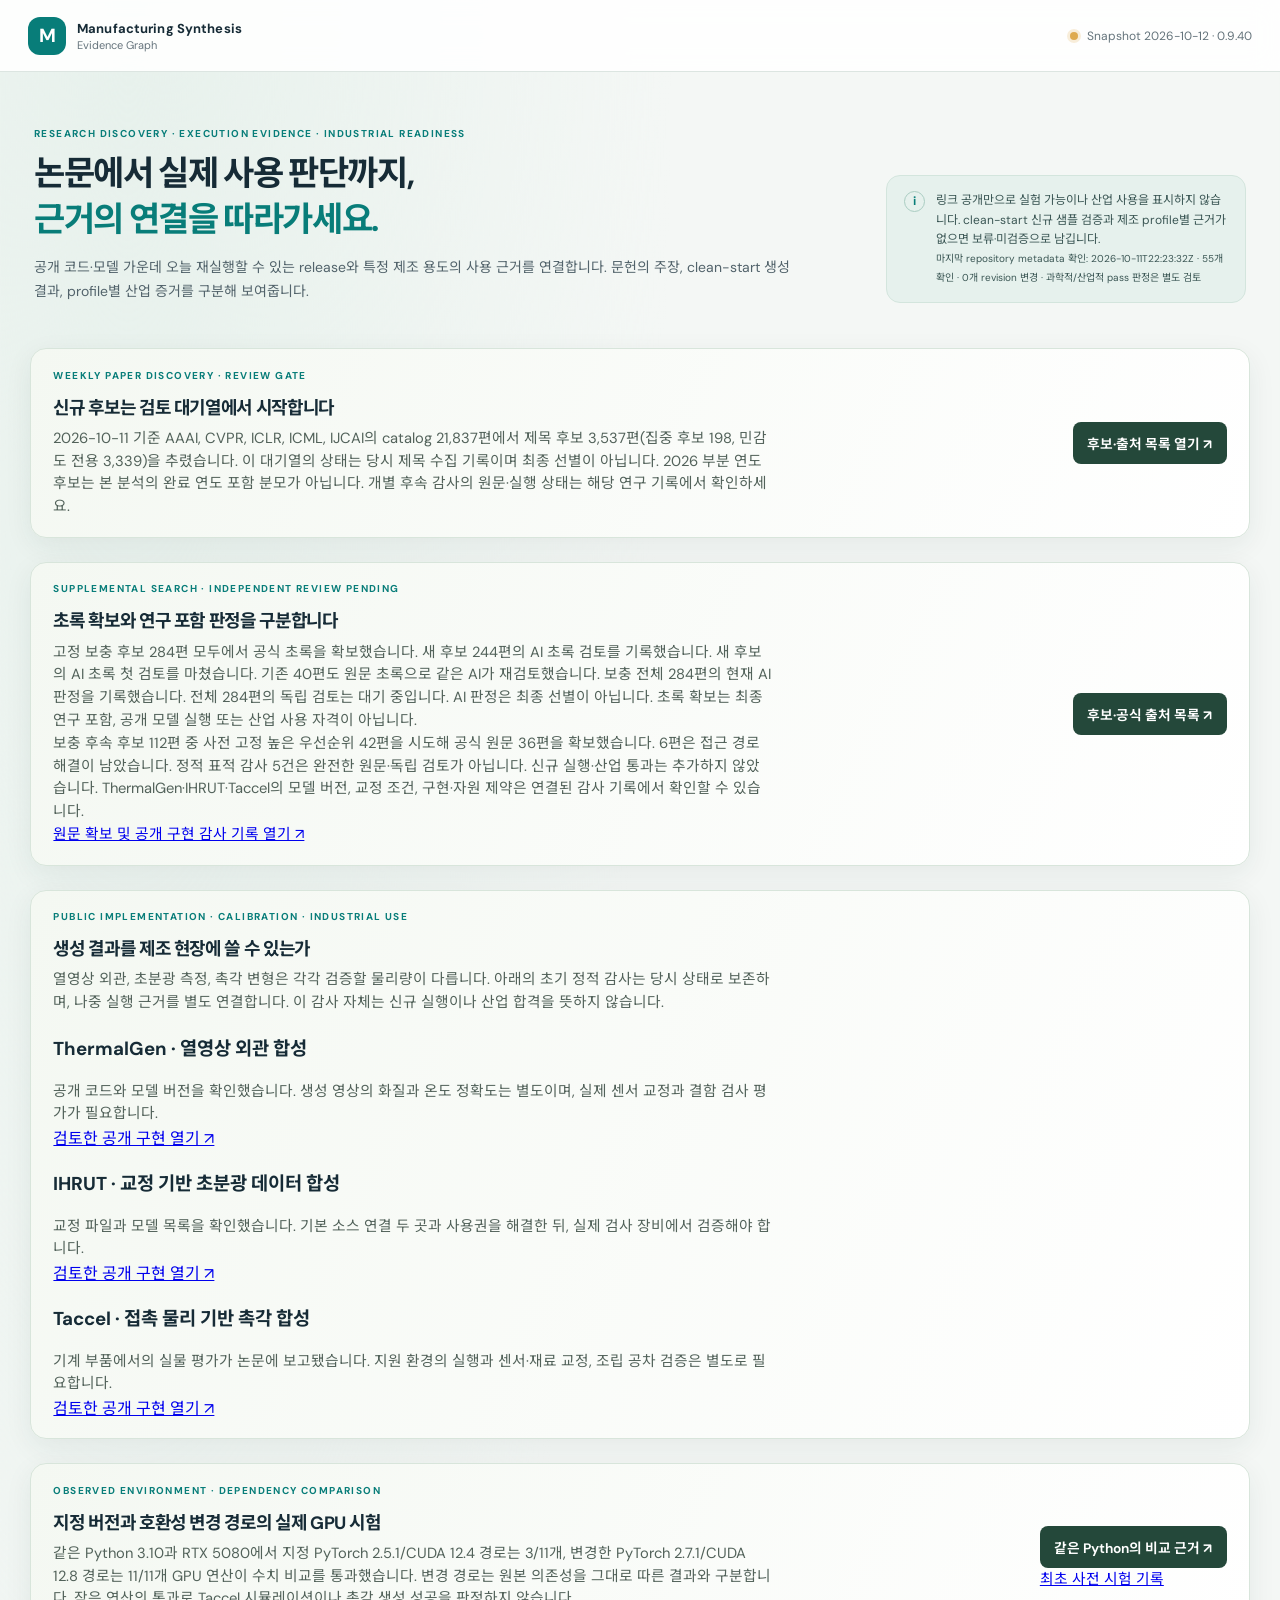
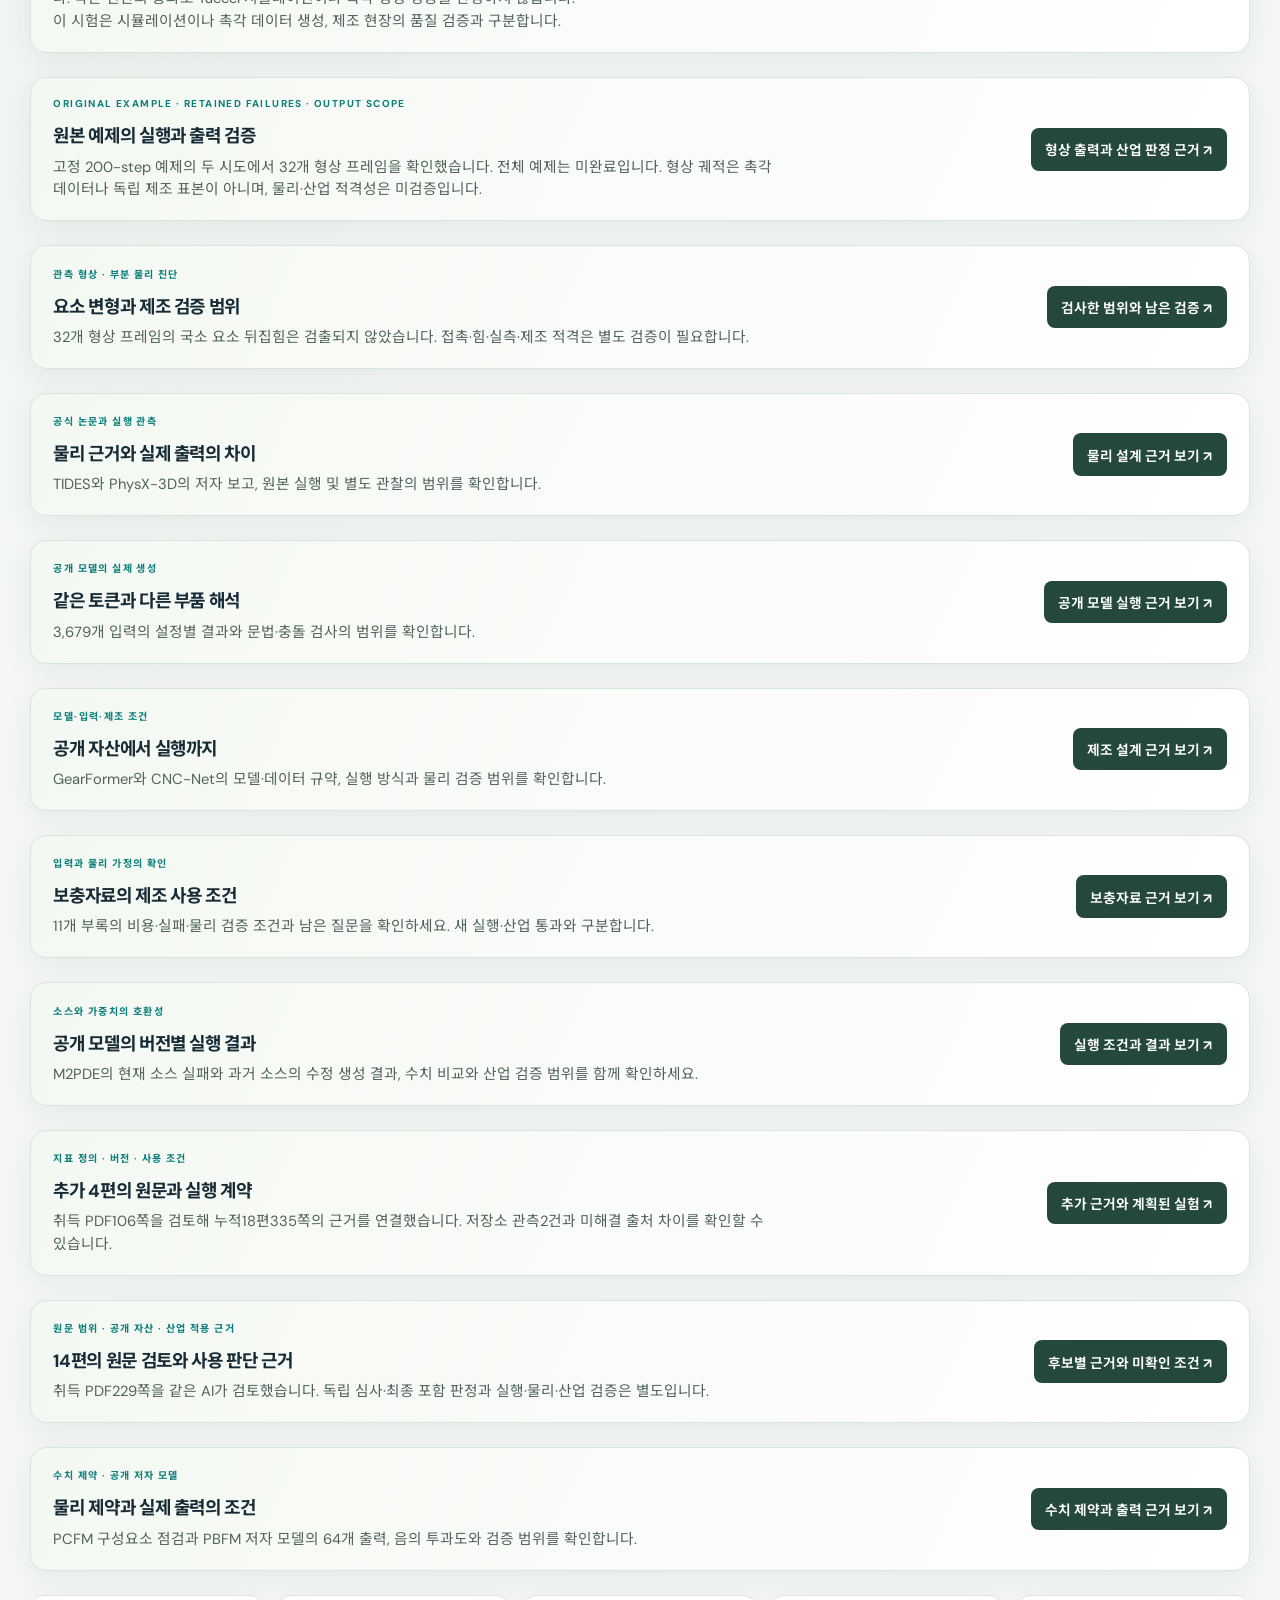
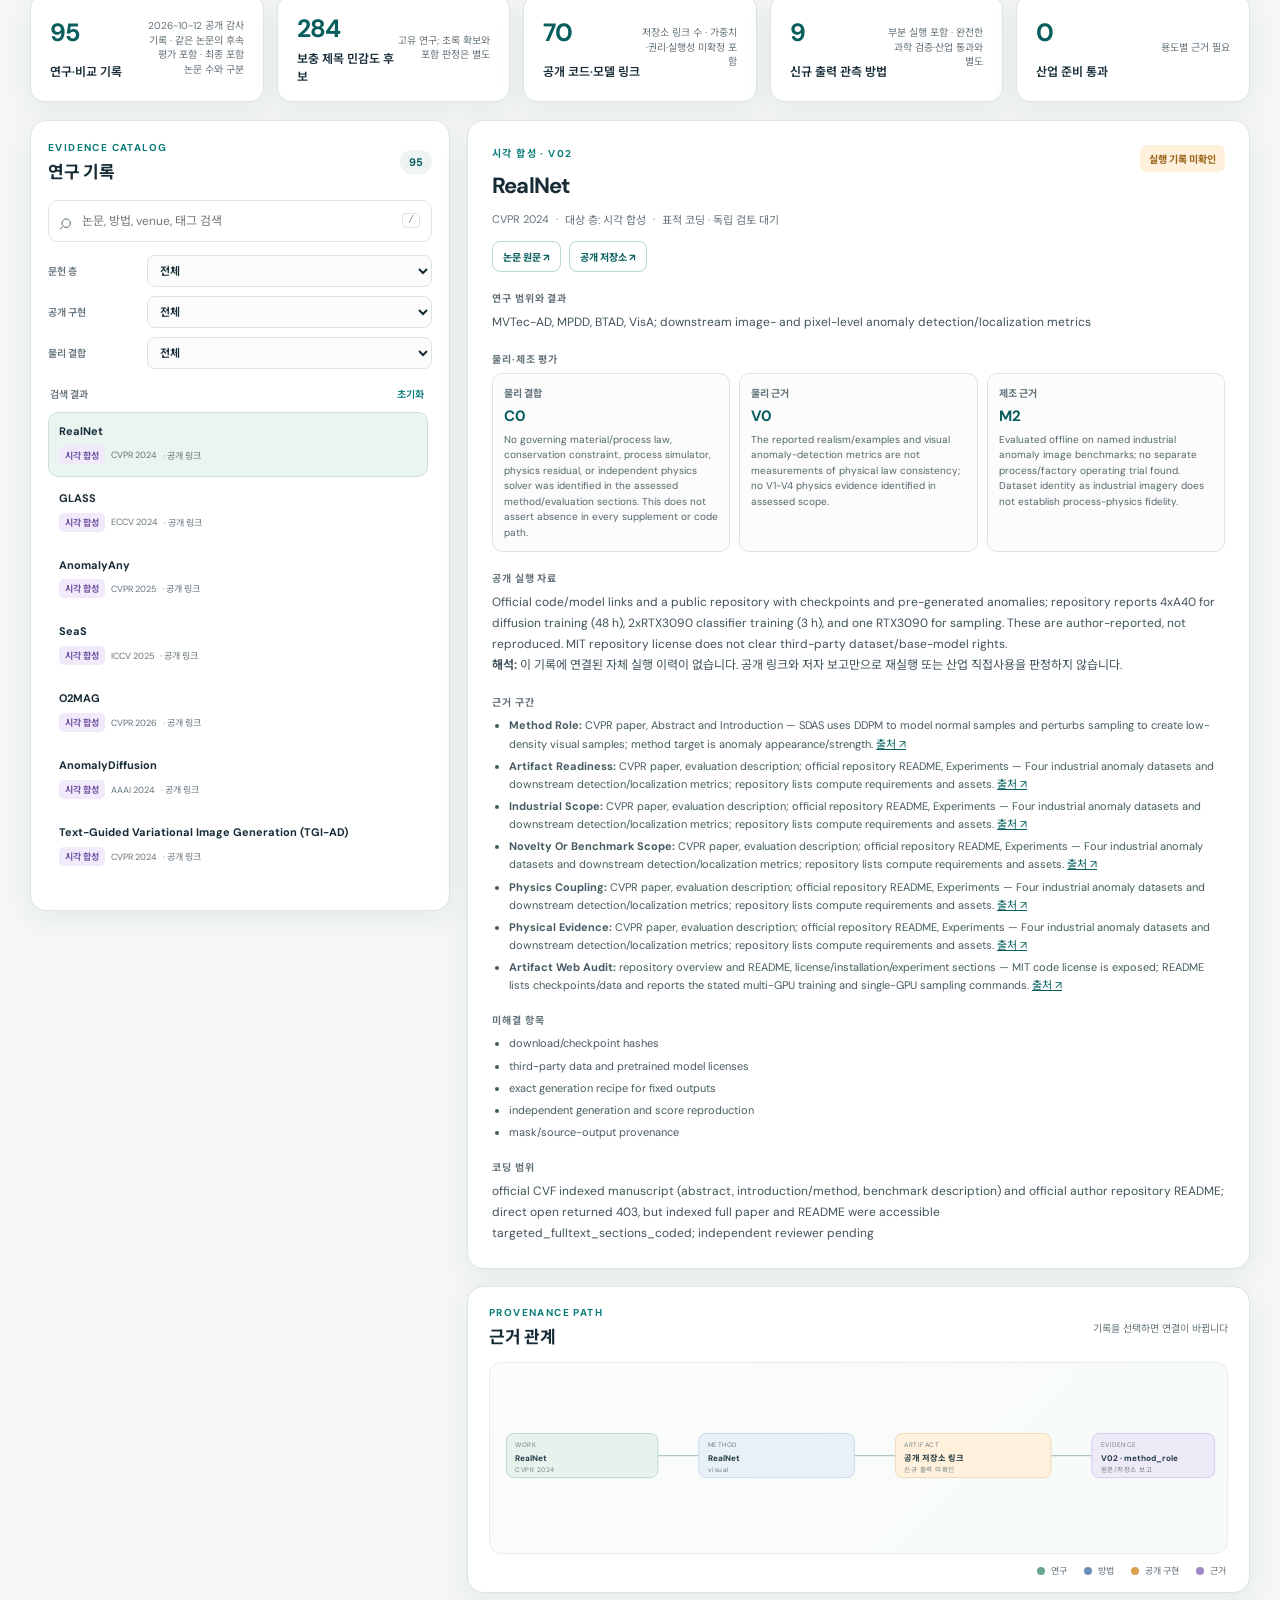
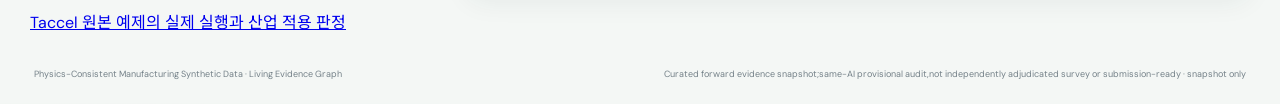
==== commit ec37fd33: "Publish scoped constraint and public-checkpoint evidence snapshot 0.9.40" ====
--- a/service/index.html
+++ b/service/index.html
@@ -72,8 +72,9 @@
 <section class="candidate-feed panel" aria-label="버전별 실제 실행"><div><p class="eyebrow">소스와 가중치의 호환성</p><h2>공개 모델의 버전별 실행 결과</h2><p>M2PDE의 현재 소스 실패와 과거 소스의 수정 생성 결과, 수치 비교와 산업 검증 범위를 함께 확인하세요.</p></div><a class="button-link" href="m2pde_execution.html">실행 조건과 결과 보기 ↗</a></section>
     <section class="candidate-feed panel" aria-label="경계 비교 논문 추가 검토"><div><p class="eyebrow">지표 정의 · 버전 · 사용 조건</p><h2>추가 4편의 원문과 실행 계약</h2><p>취득 PDF106쪽을 검토해 누적18편335쪽의 근거를 연결했습니다. 저장소 관측2건과 미해결 출처 차이를 확인할 수 있습니다.</p></div><a class="button-link" href="boundary_readings.html">추가 근거와 계획된 실험 ↗</a></section>
     <section class="candidate-feed panel" aria-label="고정 우선 후보 원문 검토"><div><p class="eyebrow">원문 범위 · 공개 자산 · 산업 적용 근거</p><h2>14편의 원문 검토와 사용 판단 근거</h2><p>취득 PDF229쪽을 같은 AI가 검토했습니다. 독립 심사·최종 포함 판정과 실행·물리·산업 검증은 별도입니다.</p></div><a class="button-link" href="main_candidate_readings.html">후보별 근거와 미확인 조건 ↗</a></section>
-    <section class="metrics" aria-label="현재 데이터 현황">
-      <article class="metric"><span class="metric-value" id="metric-records">—</span><span class="metric-label">연구·비교 기록</span><small>고정 과학 근거 스냅샷 · 독립 판정 대기</small></article>
+    <section class="candidate-feed panel" aria-label="수치 제약과 저자 모델 실행"><div><p class="eyebrow">수치 제약 · 공개 저자 모델</p><h2>물리 제약과 실제 출력의 조건</h2><p>PCFM 구성요소 점검과 PBFM 저자 모델의 64개 출력, 음의 투과도와 검증 범위를 확인합니다.</p></div><a class="button-link" href="hard_constraint_evidence.html">수치 제약과 출력 근거 보기 ↗</a></section>
+<section class="metrics" aria-label="현재 데이터 현황">
+      <article class="metric"><span class="metric-value" id="metric-records">—</span><span class="metric-label">연구·비교 기록</span><small>2026-10-12 공개 감사 기록 · 같은 논문의 후속 평가 포함 · 최종 포함 논문 수와 구분</small></article>
       <article class="metric"><span class="metric-value" id="metric-sensitivity">—</span><span class="metric-label">보충 제목 민감도 후보</span><small>고유 연구; 초록 확보와 포함 판정은 별도</small></article>
       <article class="metric"><span class="metric-value" id="metric-artifacts">—</span><span class="metric-label">공개 코드·모델 링크</span><small>저장소 링크 수 · 가중치·권리·실행성 미확정 포함</small></article>
       <article class="metric"><span class="metric-value" id="metric-runs">—</span><span class="metric-label">신규 출력 관측 방법</span><small>부분 실행 포함 · 완전한 과학 검증·산업 통과와 별도</small></article>
@@ -85,7 +86,7 @@
         <div class="panel-heading"><div><p class="eyebrow">EVIDENCE CATALOG</p><h2>연구 기록</h2></div><span id="result-count" class="count-pill">—</span></div>
         <label class="search-box"><span aria-hidden="true">⌕</span><input id="search" type="search" placeholder="논문, 방법, venue, 태그 검색" autocomplete="off"><kbd>/</kbd></label>
         <div class="filters">
-          <label>문헌 층<select id="stratum"><option value="">전체</option><option value="visual">시각 합성</option><option value="physics">물리·물리장 생성</option><option value="boundary">리뷰·플랫폼 비교</option><option value="priority_fulltext_targeted_audit">우선후보 전문표적감사</option><option value="discovery">제조 전이 비교군</option><option value="direct_manufacturing_transfer">제조 직접 전이·산업 실증 비교</option><option value="manufacturing_dataset">제조 데이터셋 비교군</option><option value="manufacturing_generator">제조 CAD 생성 비교군</option><option value="manufacturing_simulation">제조 공정 시뮬레이터</option><option value="engineering_sim2real_comparator">공학·sim-to-real 선행 비교</option><option value="physically_constrained_fabrication_comparator">물리 제약 제조 설계</option><option value="generic_physical_asset_boundary">일반 물성·객체 생성 경계</option><option value="prior_art">선행 서베이</option><option value="industrial_systems">산업 시스템·기반모델</option></select></label>
+          <label>문헌 층<select id="stratum"><option value="">전체</option><option value="hard_constraint_PDE_boundary">수치 제약 PDE 비교</option><option value="partial_2026_physics_generator_boundary">2026 물리 생성 비교</option><option value="generic_physical_asset_boundary">일반 물성·객체 경계</option><option value="visual">시각 합성</option><option value="physics">물리·물리장 생성</option><option value="boundary">리뷰·플랫폼 비교</option><option value="priority_fulltext_targeted_audit">우선후보 전문표적감사</option><option value="discovery">제조 전이 비교군</option><option value="direct_manufacturing_transfer">제조 직접 전이·산업 실증 비교</option><option value="manufacturing_dataset">제조 데이터셋 비교군</option><option value="manufacturing_generator">제조 CAD 생성 비교군</option><option value="manufacturing_simulation">제조 공정 시뮬레이터</option><option value="engineering_sim2real_comparator">공학·sim-to-real 선행 비교</option><option value="prior_art">선행 서베이</option><option value="industrial_systems">산업 시스템·기반모델</option></select></label>
           <label>공개 구현<select id="artifact"><option value="">전체</option><option value="yes">링크 확인</option><option value="no">확인 안 됨</option></select></label>
           <label>물리 결합<select id="physics"><option value="">전체</option><option value="C0">C0 · 미식별</option><option value="C1">C1 · 생성 데이터</option><option value="C2">C2 · 구조 제약</option><option value="C3">C3 · 물리 손실</option><option value="C4">C4 · 추론 제약</option><option value="C5">C5 · 사후 검사</option></select></label>
         </div>
@@ -107,9 +108,9 @@
     <p><a href="taccel_peg.html">Taccel 원본 예제의 실제 실행과 산업 적용 판정</a></p>
     <footer><span>Physics-Consistent Manufacturing Synthetic Data · Living Evidence Graph</span><span id="footer-status">Static evidence snapshot · repository revision watch is metadata-only</span></footer>
   </main>
-  <script src="data/knowledge_graph.js?v=0.9.39"></script>
+  <script src="data/knowledge_graph.js?v=0.9.40"></script>
   <script src="execution_evidence.js"></script>
-  <script src="app.js?v=0.9.39" defer></script>
+  <script src="app.js?v=0.9.40" defer></script>
 <script src="taccel_runtime.js?v=1.1" defer></script>
 </body>
 </html>
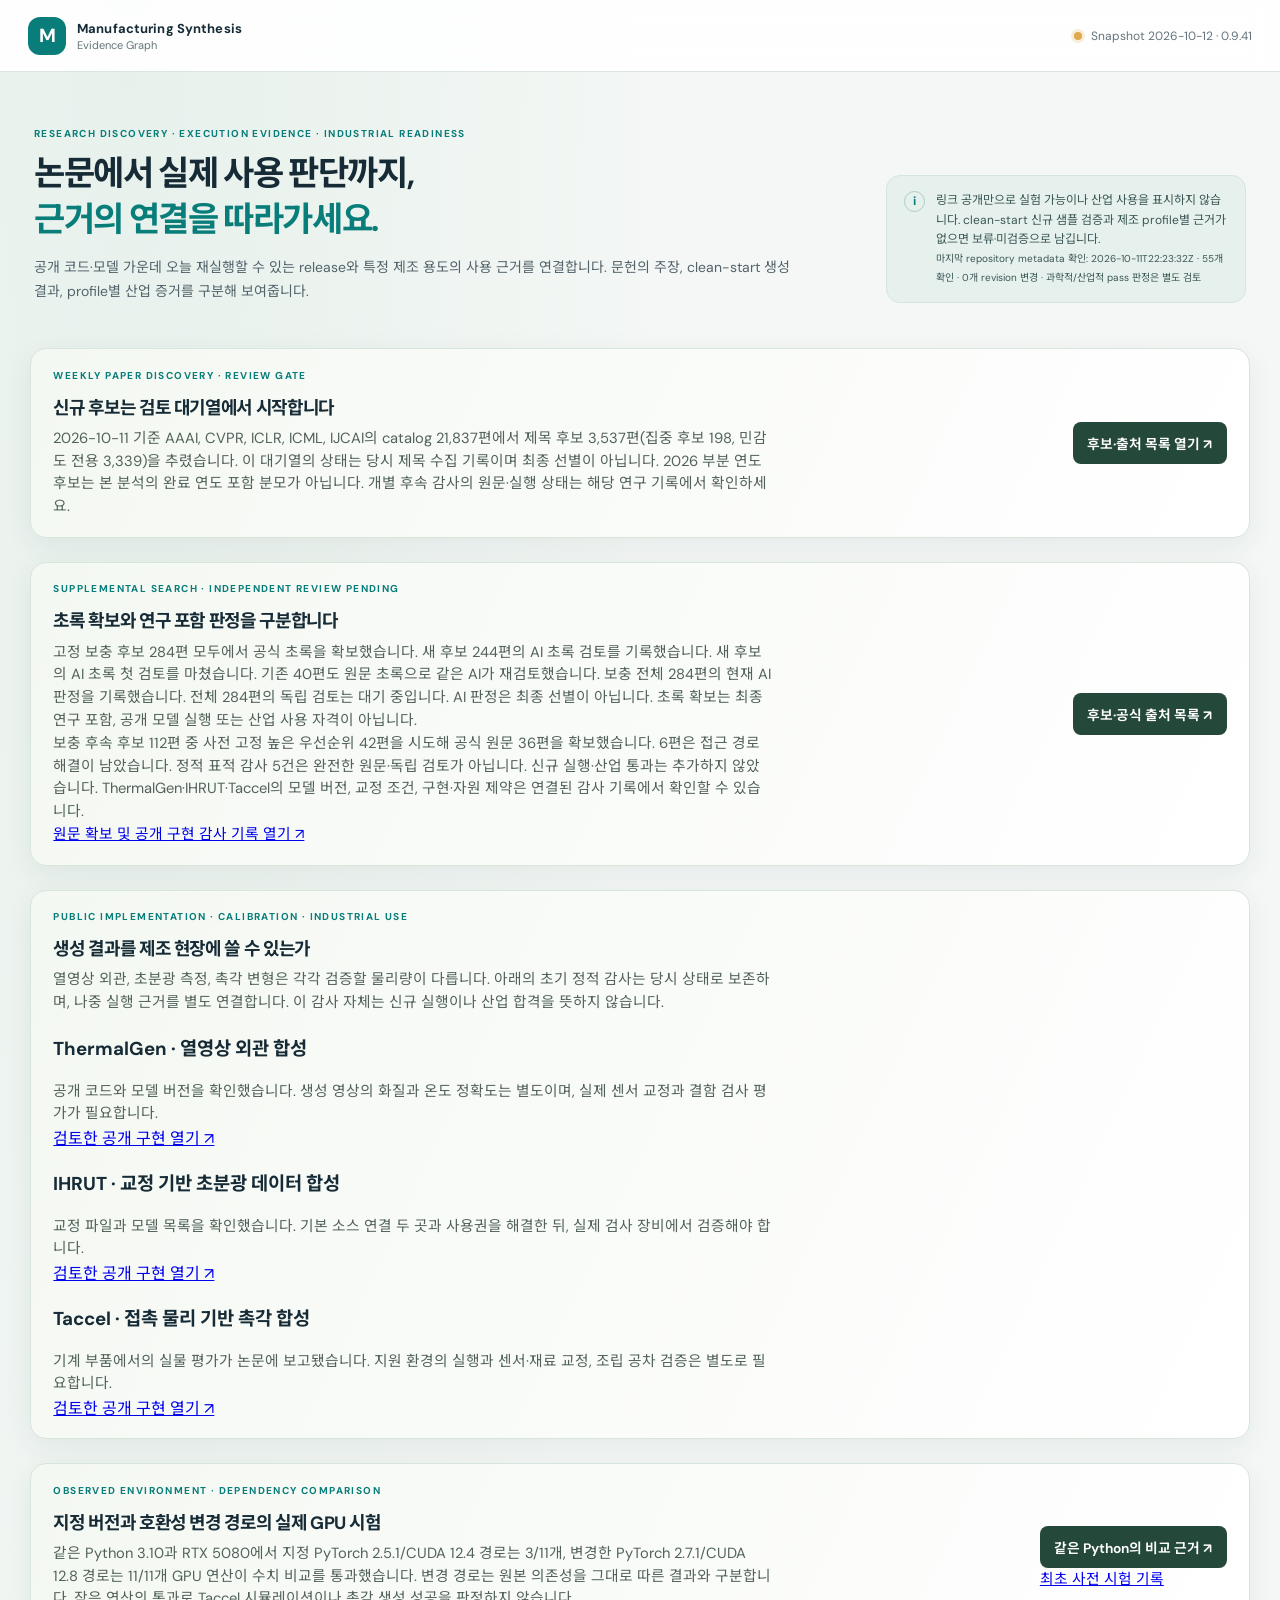
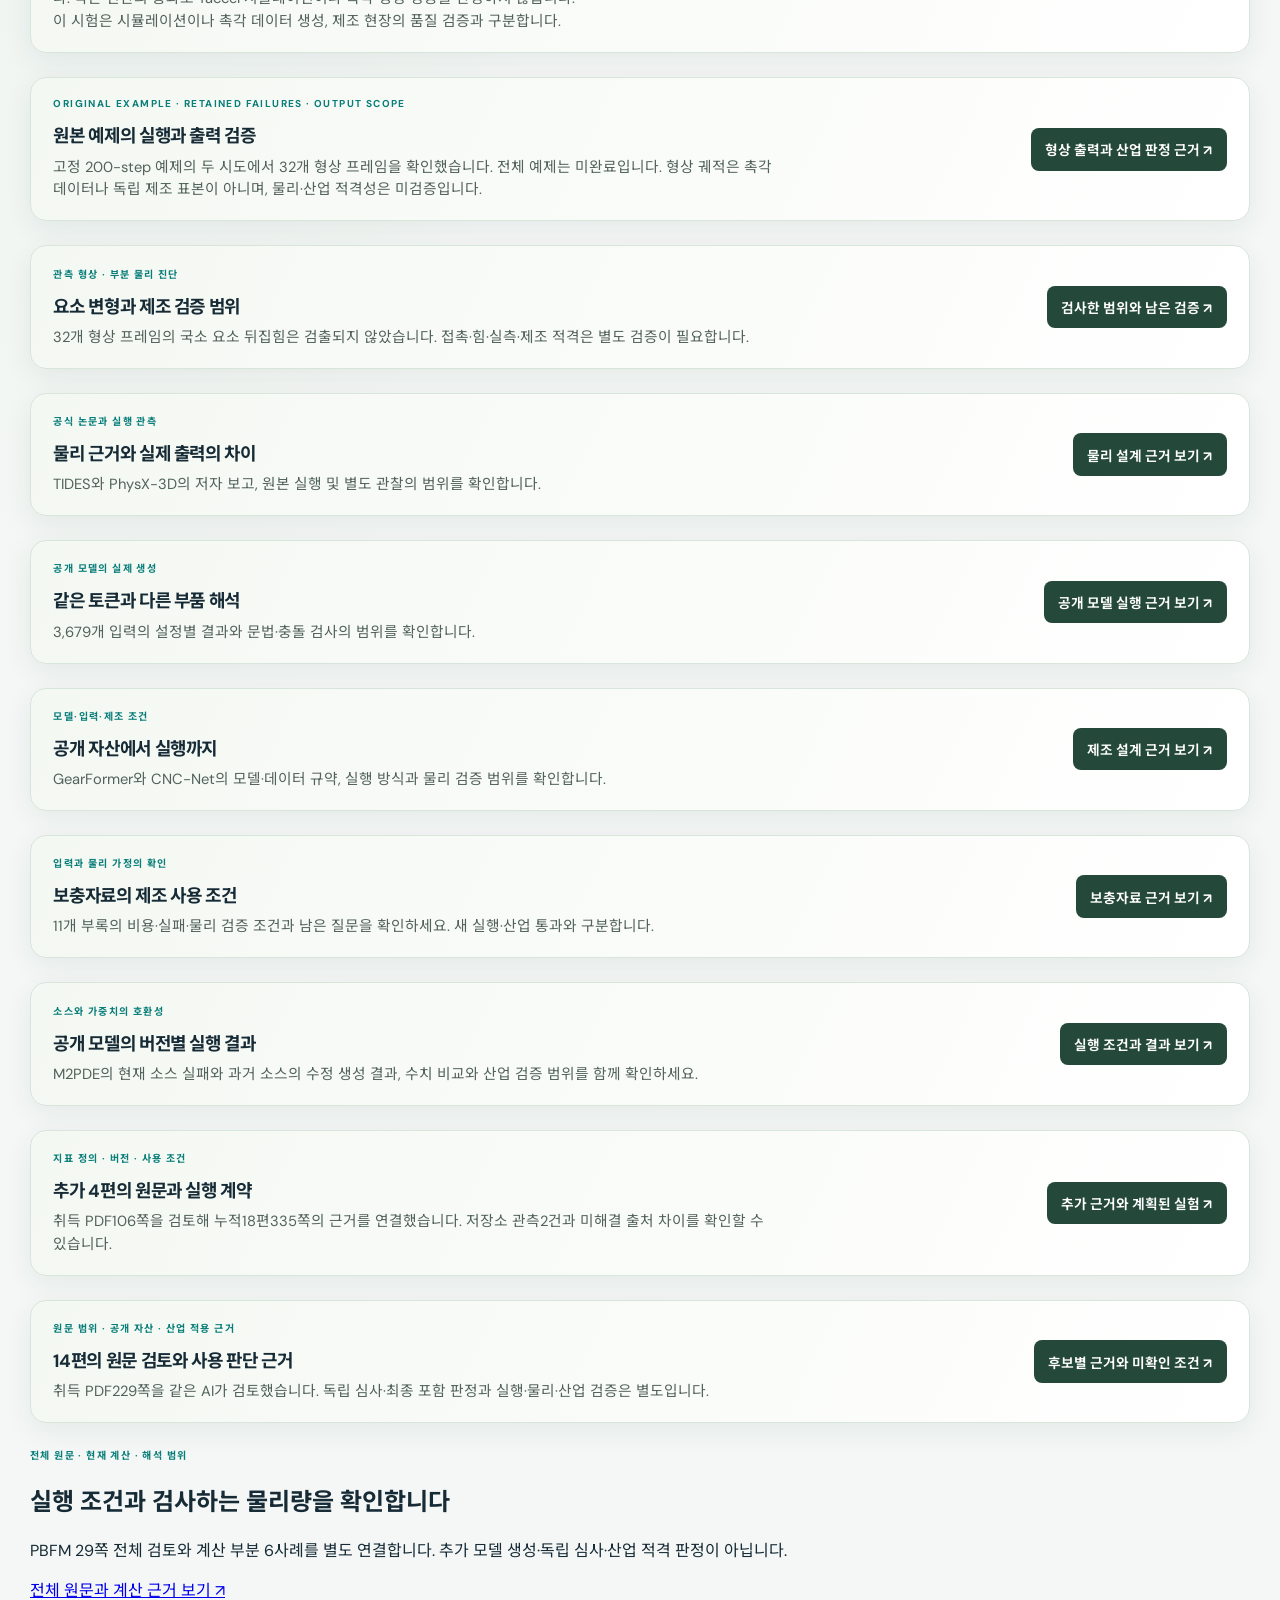
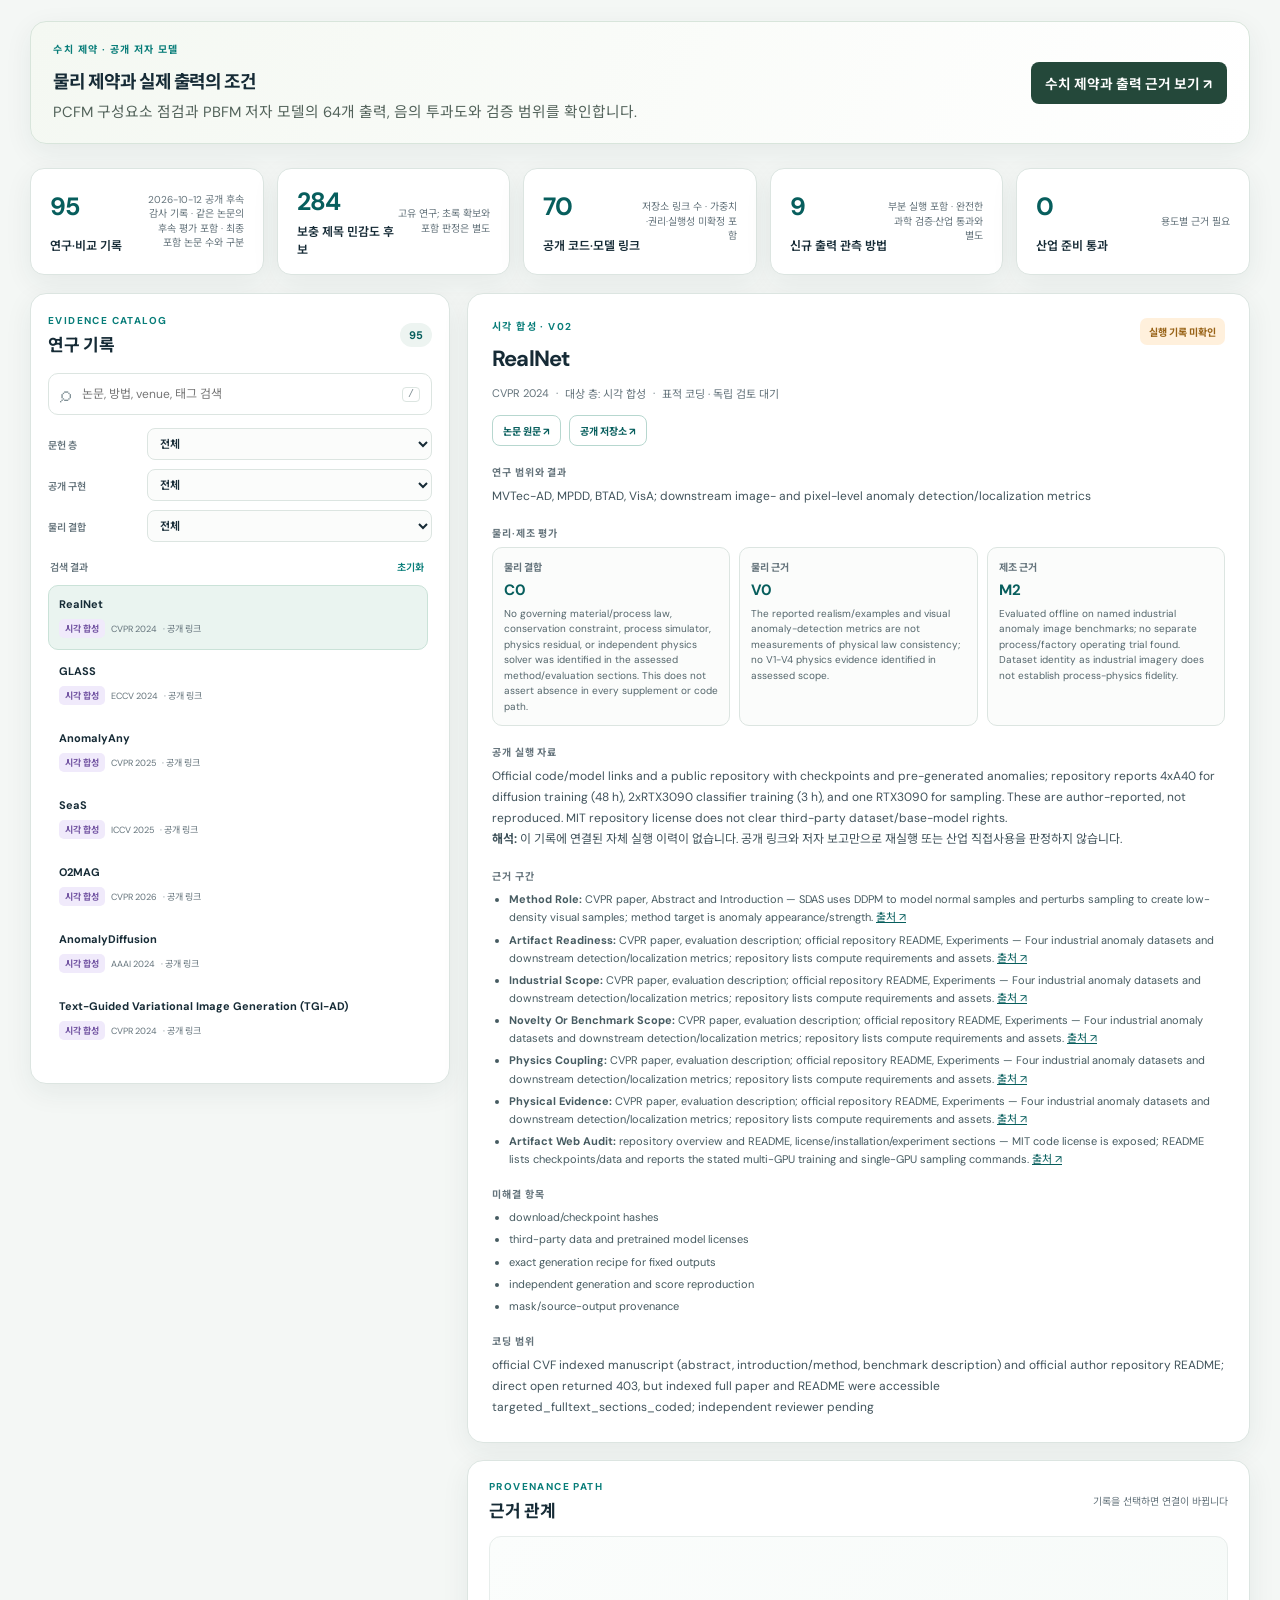
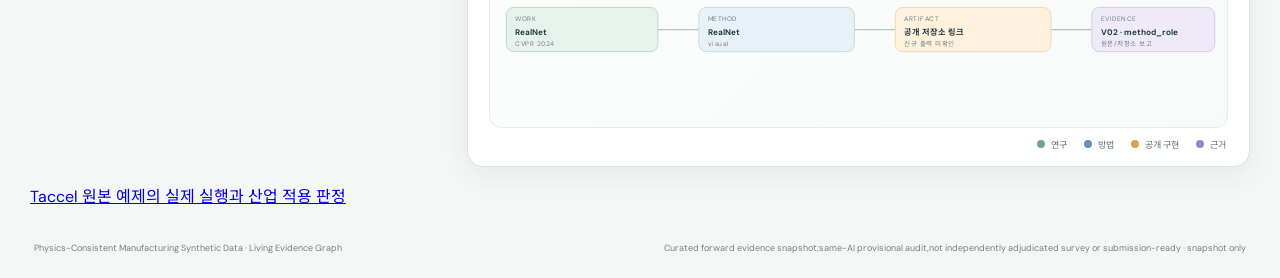
==== commit 5c36e05a: "Connect complete PBFM source review and component evidence in public snapshot 0.9.41" ====
--- a/service/index.html
+++ b/service/index.html
@@ -72,9 +72,10 @@
 <section class="candidate-feed panel" aria-label="버전별 실제 실행"><div><p class="eyebrow">소스와 가중치의 호환성</p><h2>공개 모델의 버전별 실행 결과</h2><p>M2PDE의 현재 소스 실패와 과거 소스의 수정 생성 결과, 수치 비교와 산업 검증 범위를 함께 확인하세요.</p></div><a class="button-link" href="m2pde_execution.html">실행 조건과 결과 보기 ↗</a></section>
     <section class="candidate-feed panel" aria-label="경계 비교 논문 추가 검토"><div><p class="eyebrow">지표 정의 · 버전 · 사용 조건</p><h2>추가 4편의 원문과 실행 계약</h2><p>취득 PDF106쪽을 검토해 누적18편335쪽의 근거를 연결했습니다. 저장소 관측2건과 미해결 출처 차이를 확인할 수 있습니다.</p></div><a class="button-link" href="boundary_readings.html">추가 근거와 계획된 실험 ↗</a></section>
     <section class="candidate-feed panel" aria-label="고정 우선 후보 원문 검토"><div><p class="eyebrow">원문 범위 · 공개 자산 · 산업 적용 근거</p><h2>14편의 원문 검토와 사용 판단 근거</h2><p>취득 PDF229쪽을 같은 AI가 검토했습니다. 독립 심사·최종 포함 판정과 실행·물리·산업 검증은 별도입니다.</p></div><a class="button-link" href="main_candidate_readings.html">후보별 근거와 미확인 조건 ↗</a></section>
+    <section class="evidence-banner" aria-label="PBFM 전체 원문 후속 검토"><p class="eyebrow">전체 원문 · 현재 계산 · 해석 범위</p><h2>실행 조건과 검사하는 물리량을 확인합니다</h2><p>PBFM 29쪽 전체 검토와 계산 부분 6사례를 별도 연결합니다. 추가 모델 생성·독립 심사·산업 적격 판정이 아닙니다.</p><a href="pbfm_full_review.html">전체 원문과 계산 근거 보기 ↗</a></section>
     <section class="candidate-feed panel" aria-label="수치 제약과 저자 모델 실행"><div><p class="eyebrow">수치 제약 · 공개 저자 모델</p><h2>물리 제약과 실제 출력의 조건</h2><p>PCFM 구성요소 점검과 PBFM 저자 모델의 64개 출력, 음의 투과도와 검증 범위를 확인합니다.</p></div><a class="button-link" href="hard_constraint_evidence.html">수치 제약과 출력 근거 보기 ↗</a></section>
 <section class="metrics" aria-label="현재 데이터 현황">
-      <article class="metric"><span class="metric-value" id="metric-records">—</span><span class="metric-label">연구·비교 기록</span><small>2026-10-12 공개 감사 기록 · 같은 논문의 후속 평가 포함 · 최종 포함 논문 수와 구분</small></article>
+      <article class="metric"><span class="metric-value" id="metric-records">—</span><span class="metric-label">연구·비교 기록</span><small>2026-10-12 공개 후속 감사 기록 · 같은 논문의 후속 평가 포함 · 최종 포함 논문 수와 구분</small></article>
       <article class="metric"><span class="metric-value" id="metric-sensitivity">—</span><span class="metric-label">보충 제목 민감도 후보</span><small>고유 연구; 초록 확보와 포함 판정은 별도</small></article>
       <article class="metric"><span class="metric-value" id="metric-artifacts">—</span><span class="metric-label">공개 코드·모델 링크</span><small>저장소 링크 수 · 가중치·권리·실행성 미확정 포함</small></article>
       <article class="metric"><span class="metric-value" id="metric-runs">—</span><span class="metric-label">신규 출력 관측 방법</span><small>부분 실행 포함 · 완전한 과학 검증·산업 통과와 별도</small></article>
@@ -108,9 +109,9 @@
     <p><a href="taccel_peg.html">Taccel 원본 예제의 실제 실행과 산업 적용 판정</a></p>
     <footer><span>Physics-Consistent Manufacturing Synthetic Data · Living Evidence Graph</span><span id="footer-status">Static evidence snapshot · repository revision watch is metadata-only</span></footer>
   </main>
-  <script src="data/knowledge_graph.js?v=0.9.40"></script>
+  <script src="data/knowledge_graph.js?v=0.9.41"></script>
   <script src="execution_evidence.js"></script>
-  <script src="app.js?v=0.9.40" defer></script>
+  <script src="app.js?v=0.9.41" defer></script>
 <script src="taccel_runtime.js?v=1.1" defer></script>
 </body>
 </html>
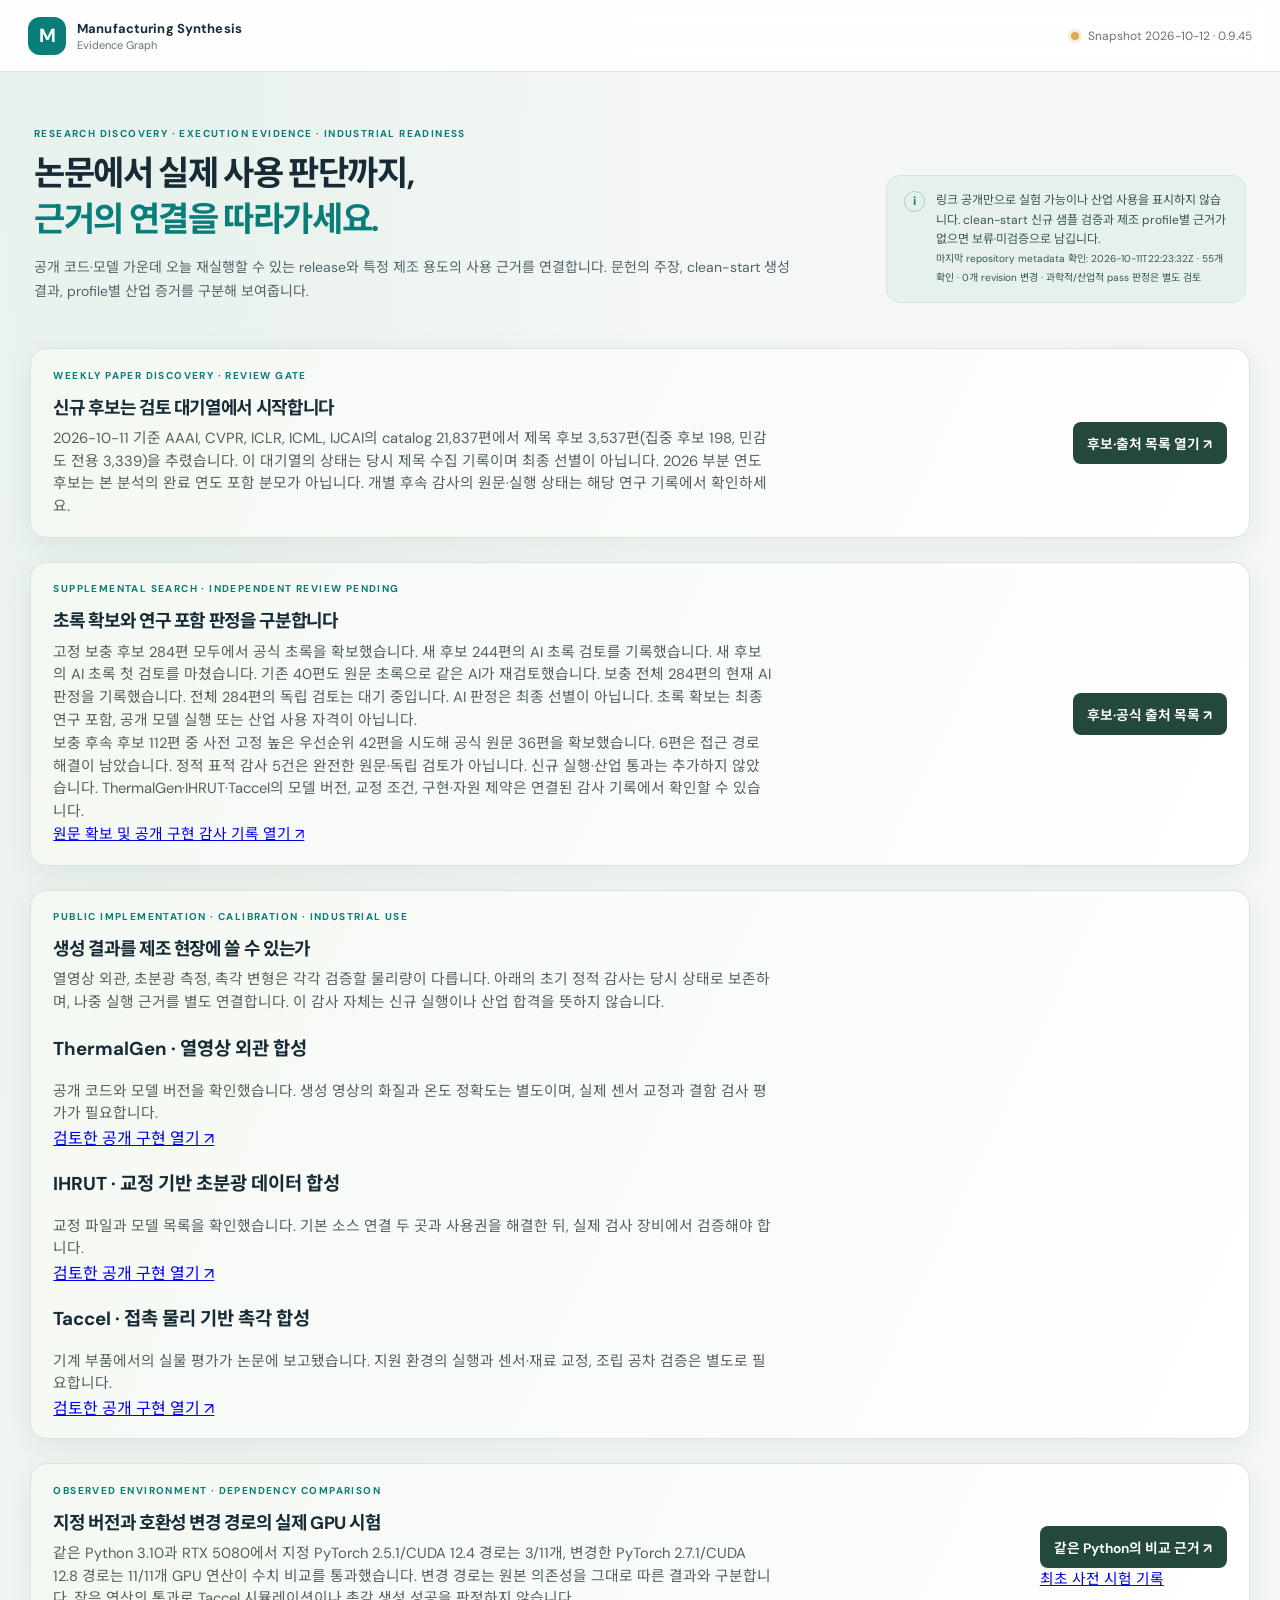
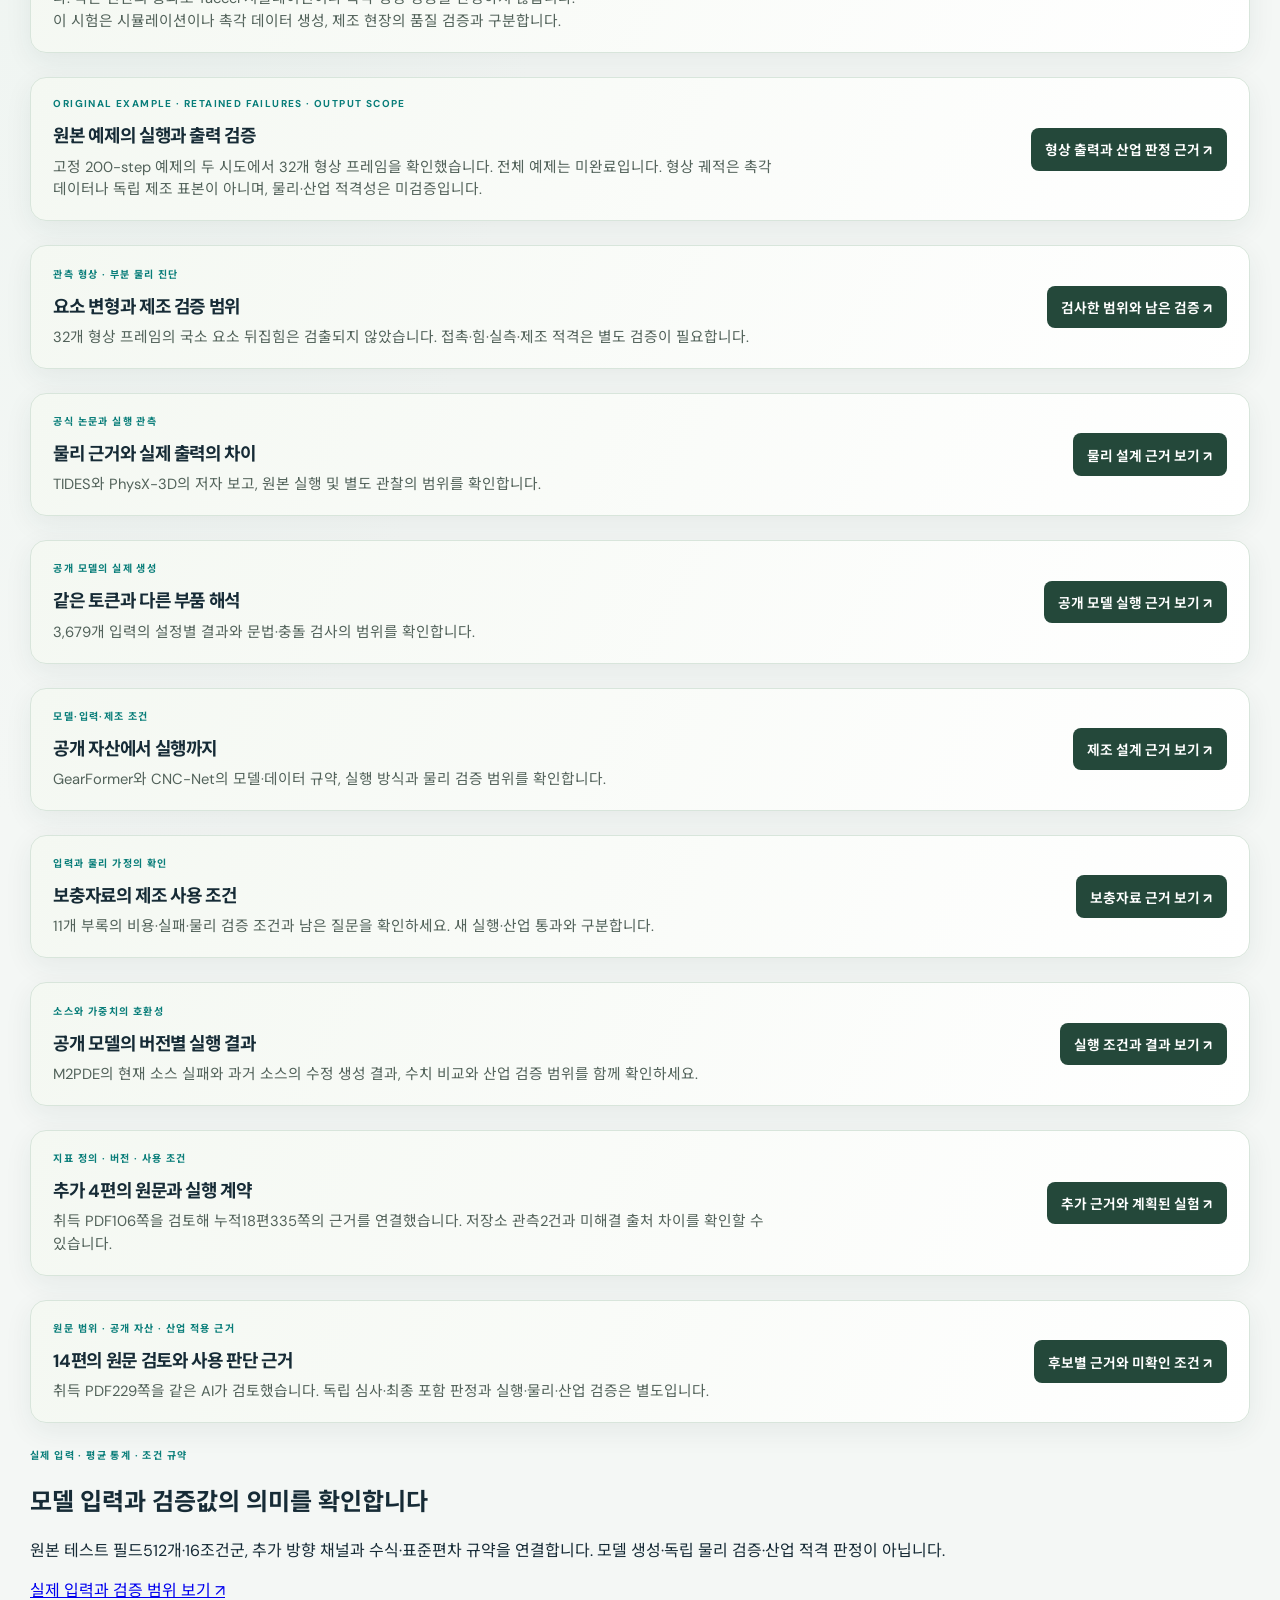
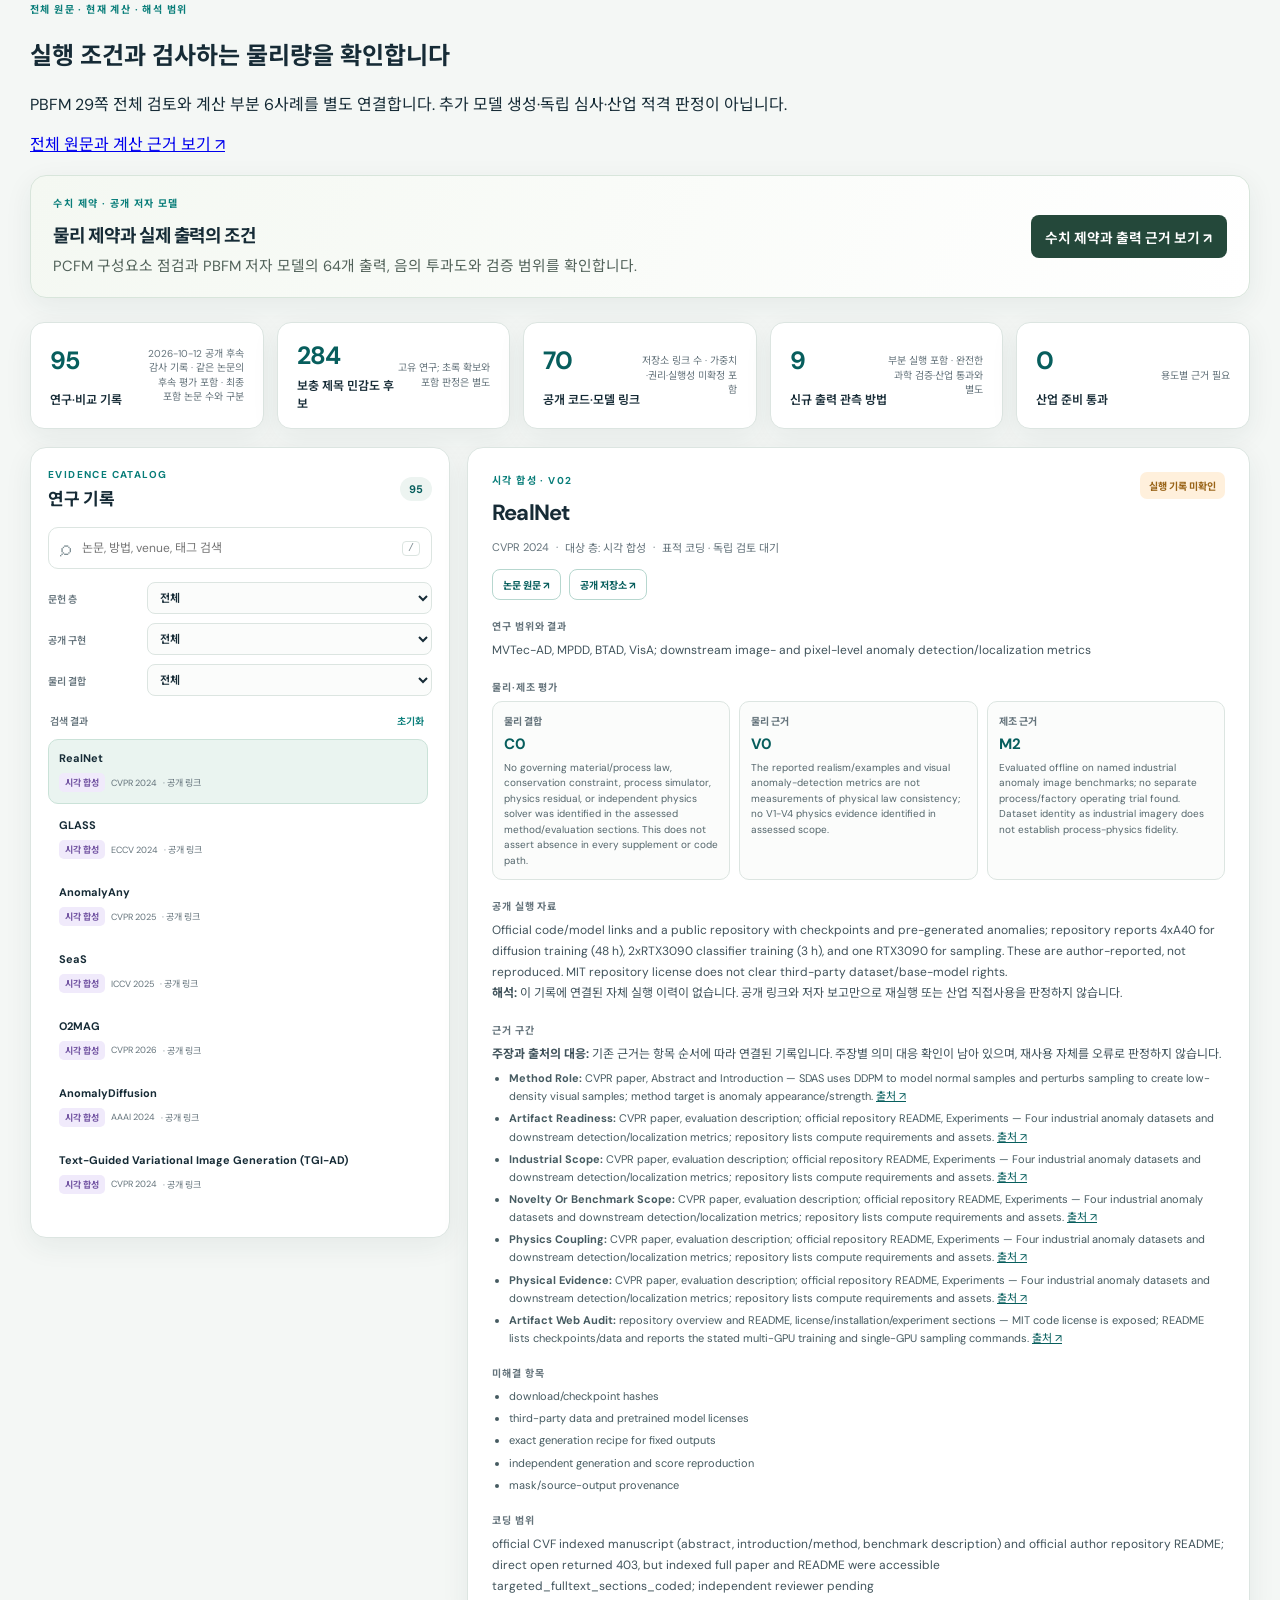
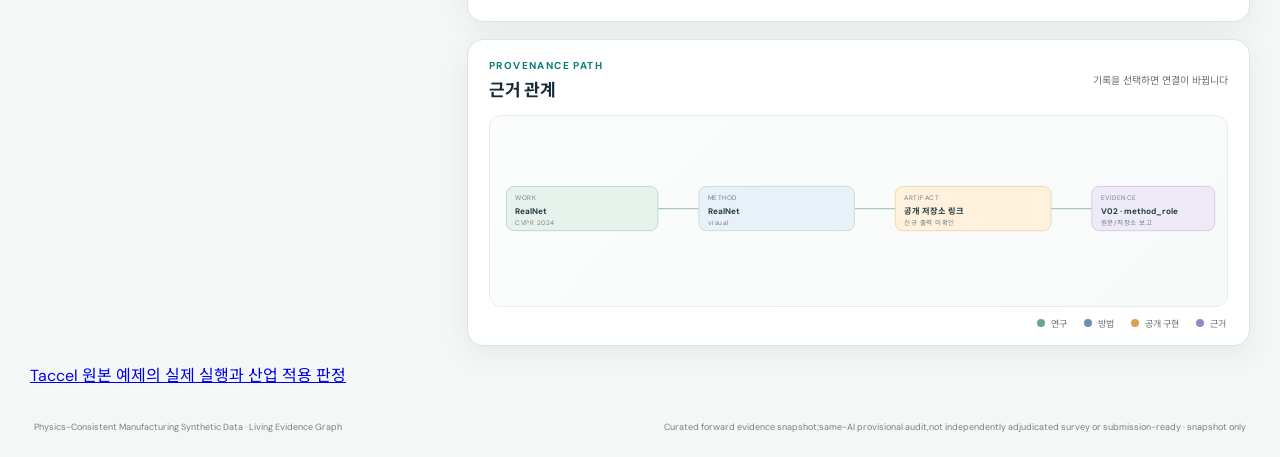
==== commit f6f4c9da: "Link release evidence, input diagnostics and manufacturing research design in public 0.9.45" ====
--- a/service/index.html
+++ b/service/index.html
@@ -72,6 +72,7 @@
 <section class="candidate-feed panel" aria-label="버전별 실제 실행"><div><p class="eyebrow">소스와 가중치의 호환성</p><h2>공개 모델의 버전별 실행 결과</h2><p>M2PDE의 현재 소스 실패와 과거 소스의 수정 생성 결과, 수치 비교와 산업 검증 범위를 함께 확인하세요.</p></div><a class="button-link" href="m2pde_execution.html">실행 조건과 결과 보기 ↗</a></section>
     <section class="candidate-feed panel" aria-label="경계 비교 논문 추가 검토"><div><p class="eyebrow">지표 정의 · 버전 · 사용 조건</p><h2>추가 4편의 원문과 실행 계약</h2><p>취득 PDF106쪽을 검토해 누적18편335쪽의 근거를 연결했습니다. 저장소 관측2건과 미해결 출처 차이를 확인할 수 있습니다.</p></div><a class="button-link" href="boundary_readings.html">추가 근거와 계획된 실험 ↗</a></section>
     <section class="candidate-feed panel" aria-label="고정 우선 후보 원문 검토"><div><p class="eyebrow">원문 범위 · 공개 자산 · 산업 적용 근거</p><h2>14편의 원문 검토와 사용 판단 근거</h2><p>취득 PDF229쪽을 같은 AI가 검토했습니다. 독립 심사·최종 포함 판정과 실행·물리·산업 검증은 별도입니다.</p></div><a class="button-link" href="main_candidate_readings.html">후보별 근거와 미확인 조건 ↗</a></section>
+    <section class="evidence-banner" aria-label="PBFM 실제 테스트 입력 검토"><p class="eyebrow">실제 입력 · 평균 통계 · 조건 규약</p><h2>모델 입력과 검증값의 의미를 확인합니다</h2><p>원본 테스트 필드512개·16조건군, 추가 방향 채널과 수식·표준편차 규약을 연결합니다. 모델 생성·독립 물리 검증·산업 적격 판정이 아닙니다.</p><a href="pbfm_dynamic_data.html">실제 입력과 검증 범위 보기 ↗</a></section>
     <section class="evidence-banner" aria-label="PBFM 전체 원문 후속 검토"><p class="eyebrow">전체 원문 · 현재 계산 · 해석 범위</p><h2>실행 조건과 검사하는 물리량을 확인합니다</h2><p>PBFM 29쪽 전체 검토와 계산 부분 6사례를 별도 연결합니다. 추가 모델 생성·독립 심사·산업 적격 판정이 아닙니다.</p><a href="pbfm_full_review.html">전체 원문과 계산 근거 보기 ↗</a></section>
     <section class="candidate-feed panel" aria-label="수치 제약과 저자 모델 실행"><div><p class="eyebrow">수치 제약 · 공개 저자 모델</p><h2>물리 제약과 실제 출력의 조건</h2><p>PCFM 구성요소 점검과 PBFM 저자 모델의 64개 출력, 음의 투과도와 검증 범위를 확인합니다.</p></div><a class="button-link" href="hard_constraint_evidence.html">수치 제약과 출력 근거 보기 ↗</a></section>
 <section class="metrics" aria-label="현재 데이터 현황">
@@ -109,9 +110,11 @@
     <p><a href="taccel_peg.html">Taccel 원본 예제의 실제 실행과 산업 적용 판정</a></p>
     <footer><span>Physics-Consistent Manufacturing Synthetic Data · Living Evidence Graph</span><span id="footer-status">Static evidence snapshot · repository revision watch is metadata-only</span></footer>
   </main>
-  <script src="data/knowledge_graph.js?v=0.9.41"></script>
+  <script src="data/knowledge_graph.js?v=0.9.45"></script>
   <script src="execution_evidence.js"></script>
-  <script src="app.js?v=0.9.41" defer></script>
+  <script src="source_reference_resolution.js?v=0.9.45"></script>
+  <script src="claim_evidence_resolution.js?v=0.9.45"></script>
+  <script src="app.js?v=0.9.45" defer></script>
 <script src="taccel_runtime.js?v=1.1" defer></script>
 </body>
 </html>
